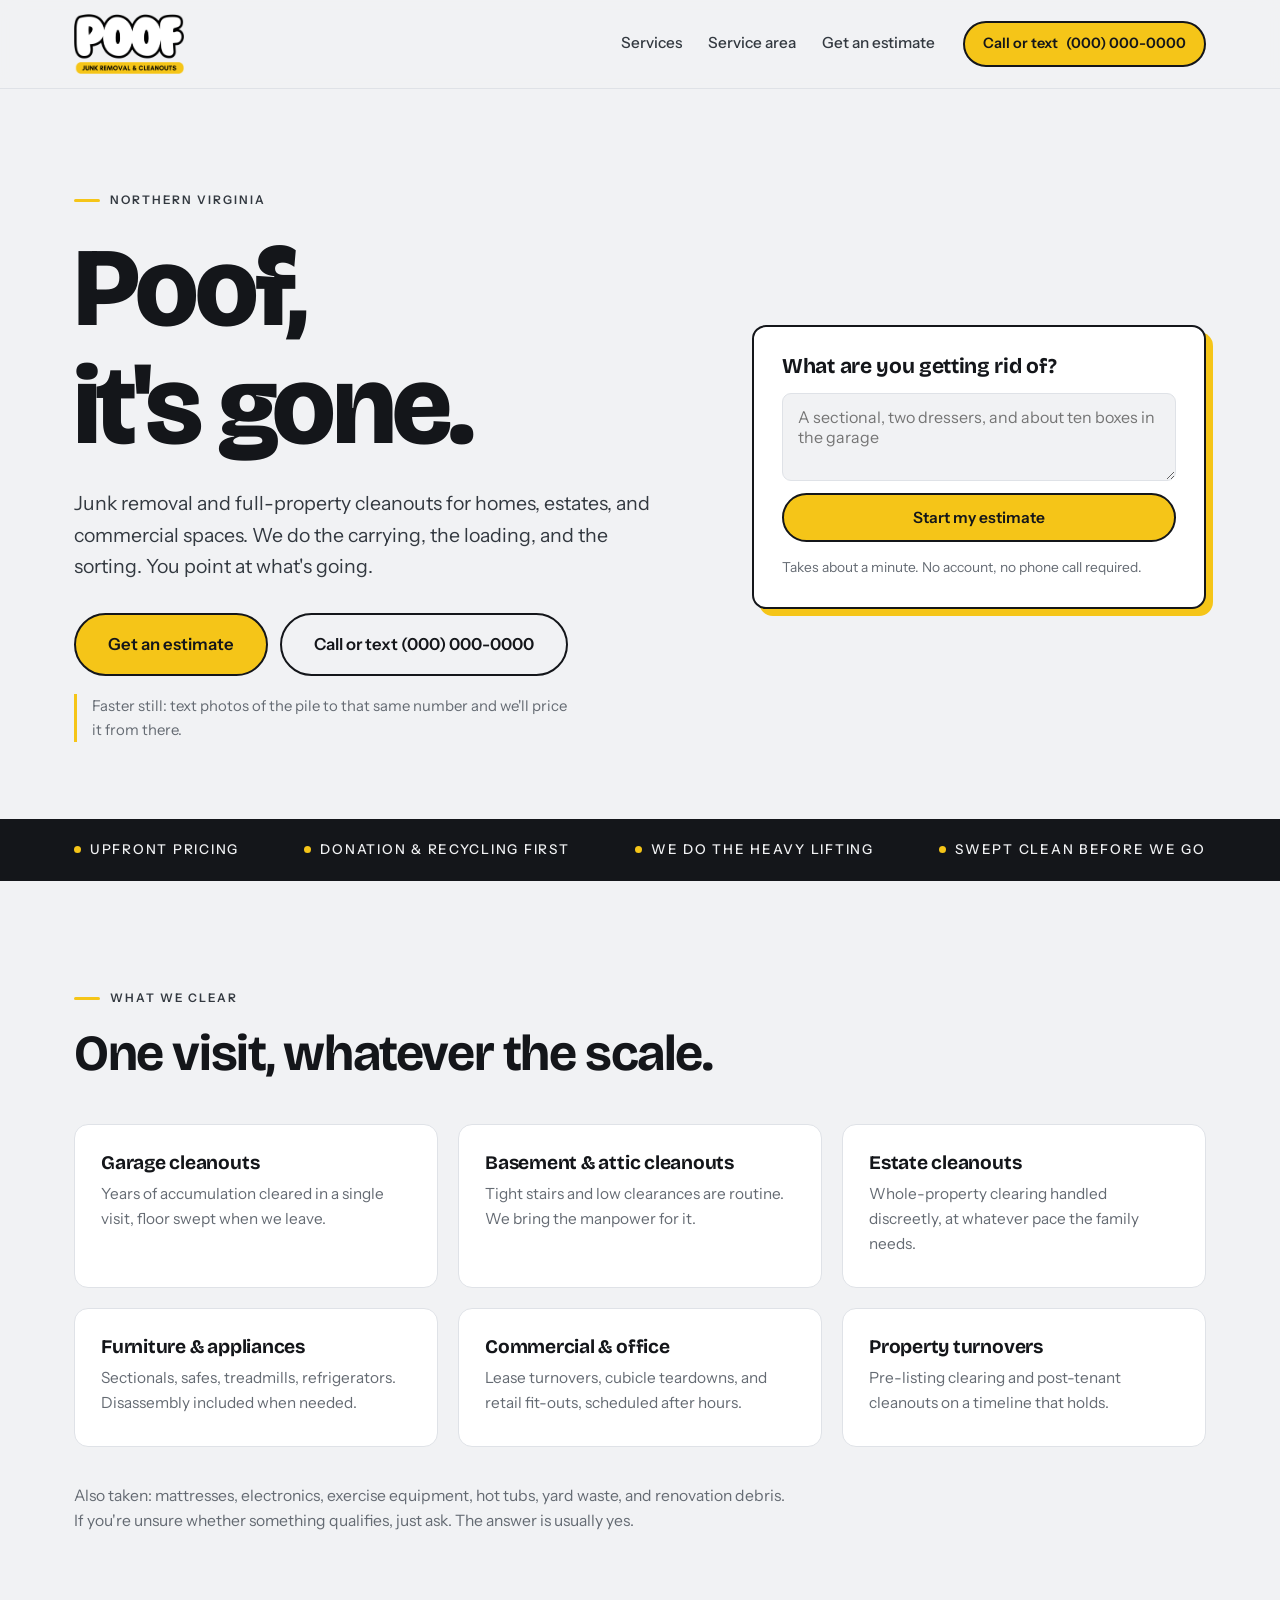
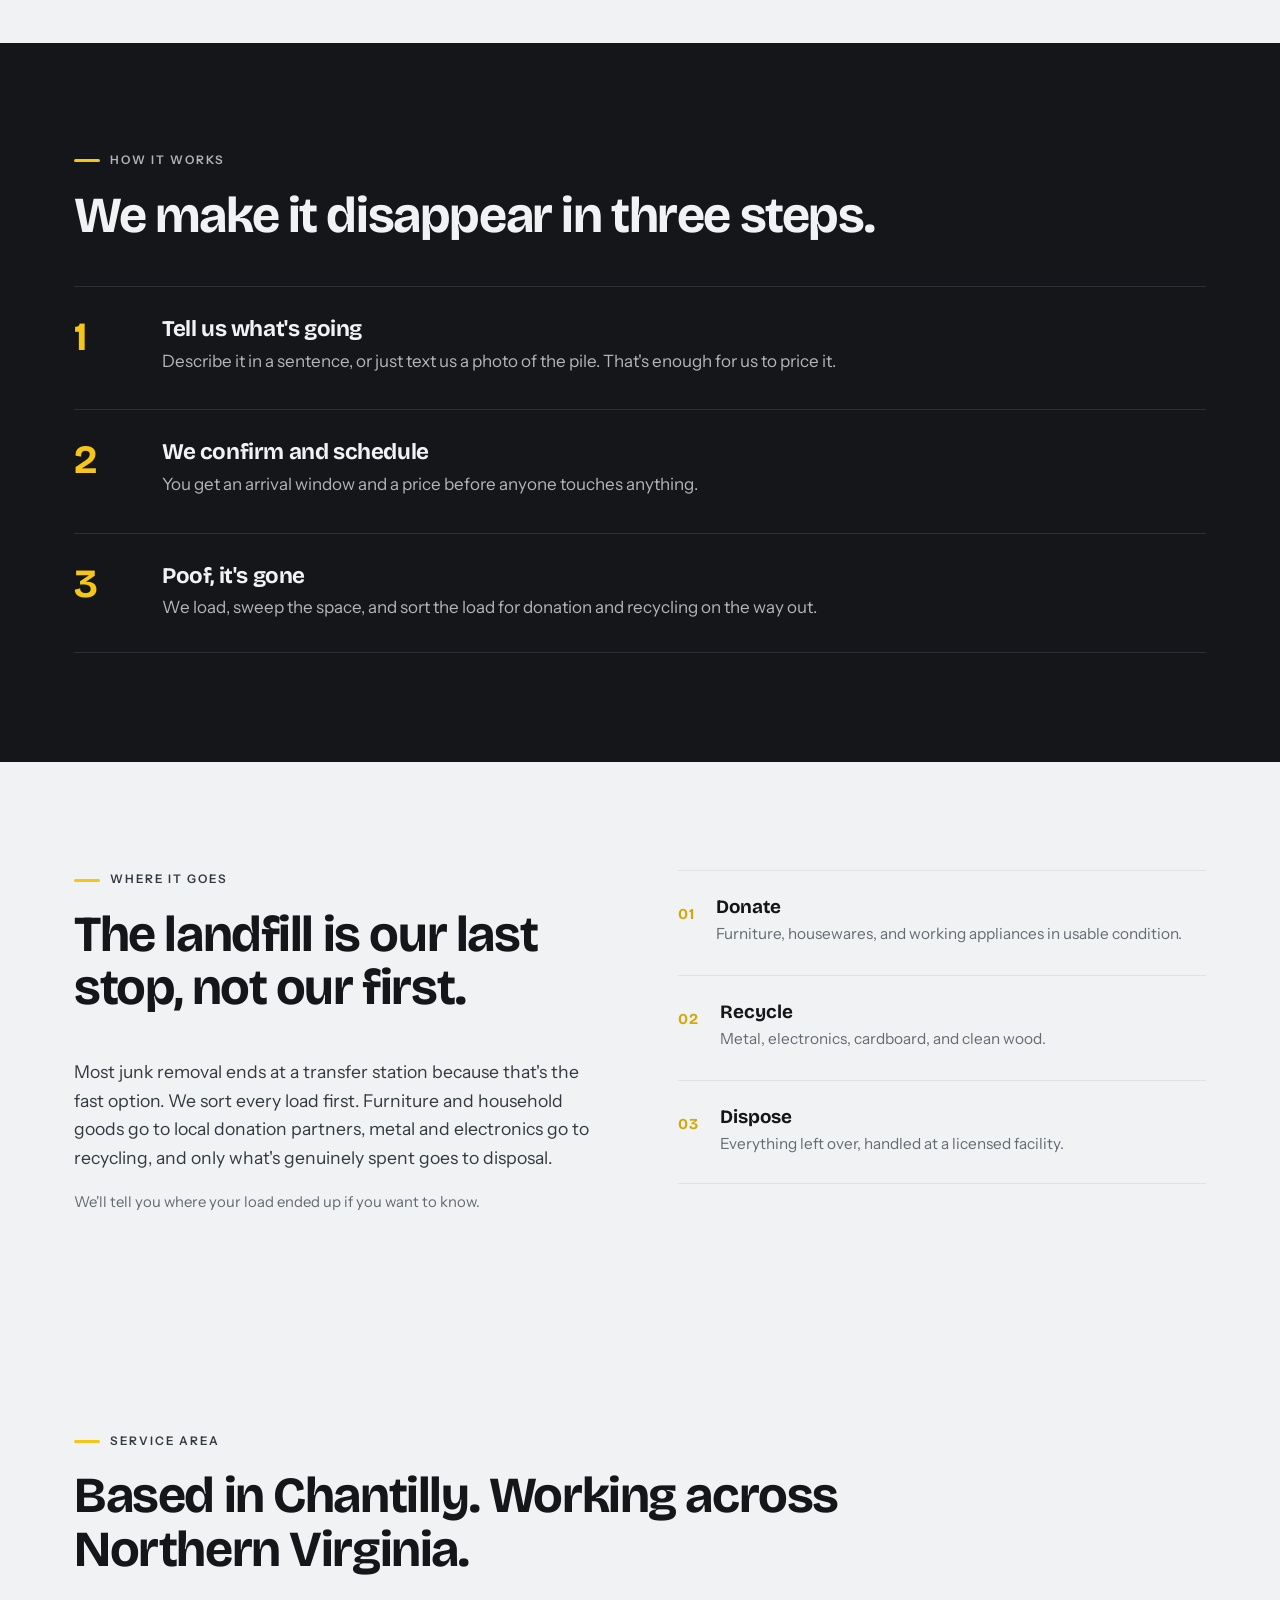
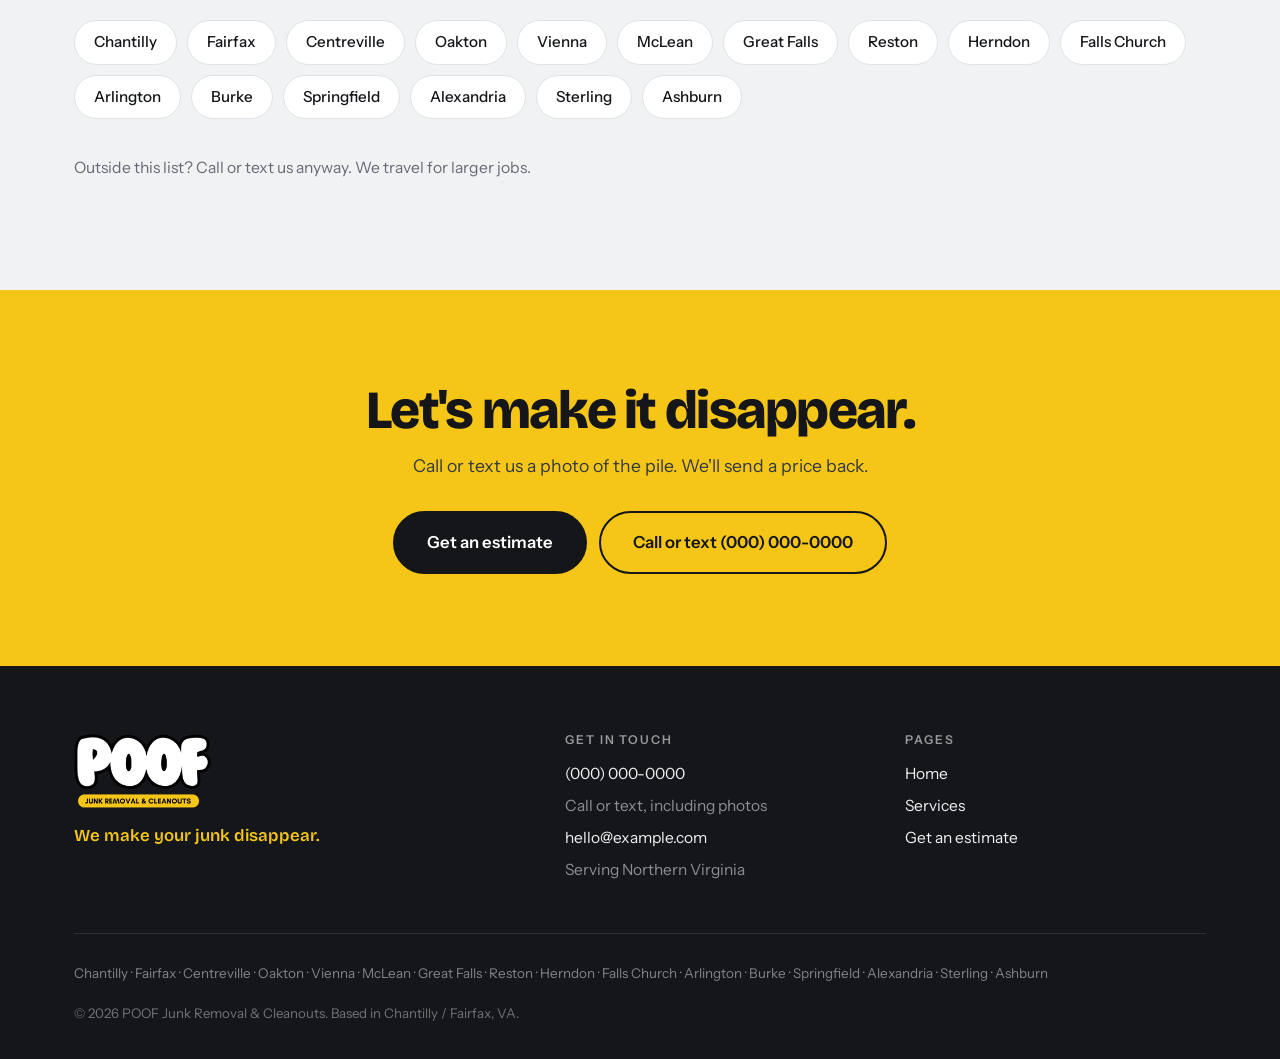
==== index.html @ f28400fe "Estimate form: clarify what is being sent in the second fieldset" ====
<!DOCTYPE html>
<html lang="en" class="">
<head>
<meta charset="utf-8">
<meta name="viewport" content="width=device-width, initial-scale=1">
<title>POOF Junk Removal &amp; Cleanouts | Northern Virginia</title>
<meta name="description" content="Premium junk removal and cleanouts across Northern Virginia. Garages, basements, estates, and commercial properties. Donation and recycling first.">
<link rel="preconnect" href="https://fonts.googleapis.com">
<link rel="preconnect" href="https://fonts.gstatic.com" crossorigin>
<link href="https://fonts.googleapis.com/css2?family=Bricolage+Grotesque:opsz,wght@12..96,600;12..96,700;12..96,800&family=Instrument+Sans:wght@400;500;600&display=swap" rel="stylesheet">
<link rel="stylesheet" href="style.css?v=1785190748">
</head>
<body>
<a class="skip" href="#main">Skip to content</a>
<header class="nav">
  <div class="wrap nav__in">
    <a class="nav__logo" href="index.html"><img class="logo logo--nav" src="assets/logo-nav-lockup.png?v=1785190748" alt="POOF Junk Removal & Cleanouts" width="1031" height="560"></a>
    <nav aria-label="Main">
      <a href="index.html#services">Services</a>
      <a href="index.html#area">Service area</a>
      <a href="estimate.html">Get an estimate</a>
    </nav>
    <a class="btn btn--sm nav__call" href="tel:+10000000000"><span class="nav__call-label">Call or text</span> (000) 000-0000</a>
  </div>
</header>

<main id="main">

  <section class="hero">
    <div class="wrap hero__in">
      <div class="hero__copy">
        <p class="eyebrow">Northern Virginia</p>
        <h1 class="hero__h1">Poof,<br>it's gone.</h1>
        <p class="hero__sub">
          Junk removal and full-property cleanouts for homes, estates, and
          commercial spaces. We do the carrying, the loading, and the sorting.
          You point at what's going.
        </p>
        <div class="hero__cta">
          <a class="btn btn--lg" href="estimate.html">Get an estimate</a>
          <a class="btn btn--ghost btn--lg" href="tel:+10000000000">Call or text (000) 000-0000</a>
        </div>
        <p class="hero__text-note">
          Faster still: text photos of the pile to that same number and we'll
          price it from there.
        </p>
      </div>

      <aside class="starter" aria-labelledby="starter-h">
        <h2 class="starter__h" id="starter-h">What are you getting rid of?</h2>
        <form class="starter__form" action="estimate.html" method="get">
          <label class="sr" for="startq">Describe what needs to go</label>
          <textarea id="startq" name="q" rows="3"
            placeholder="A sectional, two dressers, and about ten boxes in the garage"></textarea>
          <button class="btn btn--full" type="submit">Start my estimate</button>
        </form>
        <p class="starter__note">Takes about a minute. No account, no phone call required.</p>
      </aside>
    </div>
  </section>

  <section class="band">
    <div class="wrap band__in">
      <p>Upfront pricing</p>
      <p>Donation &amp; recycling first</p>
      <p>We do the heavy lifting</p>
      <p>Swept clean before we go</p>
    </div>
  </section>

  <section class="sec" id="services">
    <div class="wrap">
      <p class="eyebrow">What we clear</p>
      <h2 class="sec__h">One visit, whatever the scale.</h2>
      <div class="grid">
      <article class="card">
        <h3>Garage cleanouts</h3>
        <p>Years of accumulation cleared in a single visit, floor swept when we leave.</p>
      </article>
      <article class="card">
        <h3>Basement &amp; attic cleanouts</h3>
        <p>Tight stairs and low clearances are routine. We bring the manpower for it.</p>
      </article>
      <article class="card">
        <h3>Estate cleanouts</h3>
        <p>Whole-property clearing handled discreetly, at whatever pace the family needs.</p>
      </article>
      <article class="card">
        <h3>Furniture &amp; appliances</h3>
        <p>Sectionals, safes, treadmills, refrigerators. Disassembly included when needed.</p>
      </article>
      <article class="card">
        <h3>Commercial &amp; office</h3>
        <p>Lease turnovers, cubicle teardowns, and retail fit-outs, scheduled after hours.</p>
      </article>
      <article class="card">
        <h3>Property turnovers</h3>
        <p>Pre-listing clearing and post-tenant cleanouts on a timeline that holds.</p>
      </article>
      </div>
      <p class="sec__foot">
        Also taken: mattresses, electronics, exercise equipment, hot tubs, yard
        waste, and renovation debris. If you're unsure whether something
        qualifies, just ask. The answer is usually yes.
      </p>
    </div>
  </section>

  <section class="sec sec--dark" id="how">
    <div class="wrap">
      <p class="eyebrow">How it works</p>
      <h2 class="sec__h">We make it disappear in three steps.</h2>
      <ol class="steps">
      <li class="step">
        <span class="step__n">1</span>
        <div>
          <h3>Tell us what's going</h3>
          <p>Describe it in a sentence, or just text us a photo of the pile. That's enough for us to price it.</p>
        </div>
      </li>
      <li class="step">
        <span class="step__n">2</span>
        <div>
          <h3>We confirm and schedule</h3>
          <p>You get an arrival window and a price before anyone touches anything.</p>
        </div>
      </li>
      <li class="step">
        <span class="step__n">3</span>
        <div>
          <h3>Poof, it's gone</h3>
          <p>We load, sweep the space, and sort the load for donation and recycling on the way out.</p>
        </div>
      </li>
      </ol>
    </div>
  </section>

  <section class="sec split" id="where">
    <div class="wrap split__in">
      <div>
        <p class="eyebrow">Where it goes</p>
        <h2 class="sec__h">The landfill is our last stop, not our first.</h2>
        <p class="lede">
          Most junk removal ends at a transfer station because that's the fast
          option. We sort every load first. Furniture and household goods go to
          local donation partners, metal and electronics go to recycling, and
          only what's genuinely spent goes to disposal.
        </p>
        <p class="muted">
          We'll tell you where your load ended up if you want to know.
        </p>
      </div>
      <ul class="routes">
        <li><span>01</span><div><h3>Donate</h3><p>Furniture, housewares, and working appliances in usable condition.</p></div></li>
        <li><span>02</span><div><h3>Recycle</h3><p>Metal, electronics, cardboard, and clean wood.</p></div></li>
        <li><span>03</span><div><h3>Dispose</h3><p>Everything left over, handled at a licensed facility.</p></div></li>
      </ul>
    </div>
  </section>

  <section class="sec" id="area">
    <div class="wrap">
      <p class="eyebrow">Service area</p>
      <h2 class="sec__h">Based in Chantilly. Working across Northern Virginia.</h2>
      <ul class="areas">
        <li>Chantilly</li>
        <li>Fairfax</li>
        <li>Centreville</li>
        <li>Oakton</li>
        <li>Vienna</li>
        <li>McLean</li>
        <li>Great Falls</li>
        <li>Reston</li>
        <li>Herndon</li>
        <li>Falls Church</li>
        <li>Arlington</li>
        <li>Burke</li>
        <li>Springfield</li>
        <li>Alexandria</li>
        <li>Sterling</li>
        <li>Ashburn</li>
      </ul>
      <p class="sec__foot">
        Outside this list? Call or text us anyway. We travel for larger jobs.
      </p>
    </div>
  </section>

  <section class="cta">
    <div class="wrap cta__in">
      <h2>Let's make it disappear.</h2>
      <p>Call or text us a photo of the pile. We'll send a price back.</p>
      <div class="cta__btns">
        <a class="btn btn--dark btn--lg" href="estimate.html">Get an estimate</a>
        <a class="btn btn--ghost-dark btn--lg" href="tel:+10000000000">Call or text (000) 000-0000</a>
      </div>
    </div>
  </section>

</main>
<footer class="foot">
  <div class="wrap">
    <div class="foot__top">
      <div class="foot__brand">
        <img class="logo logo--foot" src="assets/logo-lockup.png?v=1785190748" alt="POOF Junk Removal & Cleanouts" width="963" height="520">
        <p class="foot__tag">We make your junk disappear.</p>
      </div>
      <div class="foot__col">
        <h3>Get in touch</h3>
        <p><a href="tel:+10000000000">(000) 000-0000</a></p>
        <p class="muted">Call or text, including photos</p>
        <p><a href="mailto:hello@example.com">hello@example.com</a></p>
        <p class="muted">Serving Northern Virginia</p>
      </div>
      <div class="foot__col">
        <h3>Pages</h3>
        <p><a href="index.html">Home</a></p>
        <p><a href="index.html#services">Services</a></p>
        <p><a href="estimate.html">Get an estimate</a></p>
      </div>
    </div>
    <p class="foot__areas">Chantilly &middot; Fairfax &middot; Centreville &middot; Oakton &middot; Vienna &middot; McLean &middot; Great Falls &middot; Reston &middot; Herndon &middot; Falls Church &middot; Arlington &middot; Burke &middot; Springfield &middot; Alexandria &middot; Sterling &middot; Ashburn</p>
    <p class="foot__legal">&copy; 2026 POOF Junk Removal & Cleanouts. Based in Chantilly / Fairfax, VA.</p>
  </div>
</footer>
<script src="app.js?v=1785190748"></script>
</body>
</html>
---- style.css ----
/* =========================================================================
   POOF Junk Removal & Cleanouts
   Brand tokens are all defined in :root. Change a color once, here.
   ========================================================================= */

:root {
  /* Brand colors. Yellow is Signal Gold #F5C518, chosen 2026-07 over the
     original #F8B914 (too orange) and Canva default #FFDE59 (too light).
     Logo outline is black, NOT navy.
     Background is cool gray #F1F2F4 (chosen over warm cream, which read
     generic); all neutrals shifted cool to match. */
  --yellow:      #F5C518;
  --yellow-deep: #D5A809;
  --yellow-soft: #FCF2CF;
  --ink:         #14161A;
  --ink-soft:    #333940;
  --slate:       #656B73;
  --bg:          #F1F2F4;
  --paper:       #FFFFFF;
  --line:        #DFE2E7;
  --line-dark:   #2B3037;

  /* Type */
  --display: "Bricolage Grotesque", Georgia, serif;
  --body:    "Instrument Sans", system-ui, -apple-system, sans-serif;

  /* Layout */
  --wrap: 1180px;
  --gut: 24px;
  --radius: 14px;
  --radius-sm: 9px;
}

/* ---------- reset ---------- */
*, *::before, *::after { box-sizing: border-box; }
html { -webkit-text-size-adjust: 100%; scroll-behavior: smooth; }
body {
  margin: 0;
  background: var(--bg);
  color: var(--ink);
  font-family: var(--body);
  font-size: 17px;
  line-height: 1.62;
  -webkit-font-smoothing: antialiased;
}
img { max-width: 100%; display: block; }
h1, h2, h3 { font-family: var(--display); margin: 0; line-height: 1.06; }
p { margin: 0; }
a { color: inherit; }
ul, ol { margin: 0; padding: 0; list-style: none; }

.wrap { width: 100%; max-width: var(--wrap); margin: 0 auto; padding: 0 var(--gut); }
.sr, .skip {
  position: absolute; width: 1px; height: 1px; overflow: hidden;
  clip: rect(0 0 0 0); white-space: nowrap;
}
.skip:focus {
  position: fixed; top: 12px; left: 12px; width: auto; height: auto;
  clip: auto; z-index: 200; background: var(--ink); color: var(--paper);
  padding: 10px 16px; border-radius: var(--radius-sm);
}
:focus-visible { outline: 3px solid var(--yellow); outline-offset: 3px; }

.muted { color: var(--slate); font-size: .93rem; }

/* ---------- logo ---------- */
/* Nav uses logo-nav-lockup.png: the Canva 1.5x-pill variant, where the
   descriptor is 7.6% of lockup height vs 6.7% in the master. Do not swap in
   logo-lockup.png here, its descriptor renders under 4px and turns to mush. */
.logo { display: block; width: auto; height: auto; }
.logo--nav  { height: 60px; }
.logo--foot { height: 74px; }
@media (max-width: 720px) {
  .logo--nav  { height: 44px; }
  .logo--foot { height: 62px; }
}

/* ---------- buttons ---------- */
.btn {
  display: inline-flex; align-items: center; justify-content: center;
  gap: 8px;
  font-family: var(--body); font-weight: 600; font-size: .97rem;
  padding: 13px 24px;
  border: 2px solid var(--ink);
  border-radius: 999px;
  background: var(--yellow);
  color: var(--ink);
  text-decoration: none;
  cursor: pointer;
  transition: transform .16s ease, background .16s ease, box-shadow .16s ease;
}
.btn:hover { background: var(--yellow-deep); transform: translateY(-2px); }
.btn:active { transform: translateY(0); }
.btn--lg { padding: 16px 32px; font-size: 1.04rem; }
.btn--sm { padding: 9px 18px; font-size: .9rem; }
.btn--full { width: 100%; }
.btn--ghost { background: transparent; }
.btn--ghost:hover { background: var(--paper); }
.btn--dark { background: var(--ink); color: var(--paper); border-color: var(--ink); }
.btn--dark:hover { background: #000; }
.btn--ghost-dark { background: transparent; border-color: var(--ink); }
.btn--ghost-dark:hover { background: rgba(0,0,0,.06); }

/* ---------- eyebrow (signature device) ----------------------------------
   Small caps label flanked by two short yellow rules - carried over from
   the tagline lockup so the type system echoes the logo lockup.
   ---------------------------------------------------------------------- */
.eyebrow {
  display: flex; align-items: center; gap: 10px;
  font-size: .74rem; font-weight: 600; text-transform: uppercase;
  letter-spacing: .17em; color: var(--ink-soft);
  margin: 0 0 18px;
}
.eyebrow::before {
  content: ""; width: 26px; height: 3px; border-radius: 2px;
  background: var(--yellow); flex: none;
}

/* ---------- nav ---------- */
.nav {
  position: sticky; top: 0; z-index: 100;
  background: rgba(241,242,244,.92);
  backdrop-filter: blur(10px);
  border-bottom: 1px solid var(--line);
}
.nav__in { display: flex; align-items: center; gap: 28px; height: 88px; }
.nav__logo { text-decoration: none; flex: none; line-height: 0; }
.nav nav { display: flex; gap: 26px; margin-left: auto; }
.nav nav a {
  text-decoration: none; font-weight: 500; font-size: .96rem;
  color: var(--ink-soft); padding: 6px 0;
  border-bottom: 2px solid transparent;
}
.nav nav a:hover, .nav nav a.on { color: var(--ink); border-bottom-color: var(--yellow); }
.nav__call { flex: none; }
.nav__call-label { }
@media (max-width: 1080px) { .nav__call-label { display: none; } }

/* ---------- hero ---------- */
.hero { padding: clamp(52px, 8vw, 104px) 0 clamp(48px, 6vw, 84px); }
.hero__in {
  display: grid; grid-template-columns: 1.15fr .85fr;
  gap: clamp(32px, 5vw, 72px); align-items: center;
}
.hero__h1 {
  font-size: clamp(3.4rem, 9.5vw, 7rem);
  font-weight: 800; letter-spacing: -.035em;
  margin-bottom: 22px;
}
.hero__sub {
  font-size: clamp(1.06rem, 1.7vw, 1.22rem);
  color: var(--ink-soft); max-width: 30em; margin-bottom: 30px;
}
.hero__cta { display: flex; flex-wrap: wrap; gap: 12px; }
.hero__text-note {
  margin-top: 18px; font-size: .93rem; color: var(--slate); max-width: 34em;
  padding-left: 15px; border-left: 3px solid var(--yellow);
}
.est__text-alt {
  margin-top: 16px; font-size: .95rem; color: var(--slate);
  padding-left: 15px; border-left: 3px solid var(--yellow);
}
.est__text-alt a { font-weight: 600; color: var(--ink); }

.starter {
  background: var(--paper);
  border: 2px solid var(--ink);
  border-radius: var(--radius);
  padding: 28px;
  box-shadow: 7px 7px 0 var(--yellow);
}
.starter__h { font-size: 1.32rem; font-weight: 700; margin-bottom: 16px; letter-spacing: -.015em; }
.starter__form { display: grid; gap: 12px; }
.starter textarea {
  width: 100%; font-family: var(--body); font-size: 1rem;
  padding: 13px 15px; border: 1.5px solid var(--line);
  border-radius: var(--radius-sm); resize: vertical; background: var(--bg);
  color: var(--ink);
}
.starter textarea:focus { border-color: var(--ink); background: var(--paper); }
.starter__note { font-size: .86rem; color: var(--slate); margin-top: 14px; }

/* ---------- trust band ---------- */
.band { background: var(--ink); color: var(--bg); }
.band__in {
  display: flex; flex-wrap: wrap; justify-content: space-between;
  gap: 14px 34px; padding: 20px var(--gut);
}
.band__in p {
  font-size: .84rem; font-weight: 500; text-transform: uppercase;
  letter-spacing: .13em; display: flex; align-items: center; gap: 9px;
}
.band__in p::before {
  content: ""; width: 7px; height: 7px; border-radius: 50%;
  background: var(--yellow); flex: none;
}

/* ---------- generic section ---------- */
.sec { padding: clamp(64px, 8.5vw, 116px) 0; scroll-margin-top: 96px; }
.sec__h {
  font-size: clamp(2.05rem, 4.3vw, 3.15rem);
  font-weight: 700; letter-spacing: -.028em; max-width: 17em;
  margin-bottom: 44px;
}
.sec__foot { margin-top: 36px; color: var(--slate); max-width: 46em; font-size: .98rem; }

.sec--dark { background: var(--ink); color: var(--bg); }
.sec--dark .eyebrow { color: rgba(241,242,244,.72); }
.sec--dark .sec__foot { color: rgba(241,242,244,.66); }

/* ---------- services grid ---------- */
.grid { display: grid; grid-template-columns: repeat(3, 1fr); gap: 20px; }
.card {
  background: var(--paper);
  border: 1.5px solid var(--line);
  border-radius: var(--radius);
  padding: 28px 26px 30px;
  transition: border-color .18s ease, transform .18s ease;
}
.card:hover { border-color: var(--ink); transform: translateY(-3px); }
.card h3 { font-size: 1.2rem; font-weight: 700; margin-bottom: 9px; letter-spacing: -.012em; }
.card p { color: var(--slate); font-size: .96rem; }

/* ---------- steps (a real sequence, so numbers carry meaning) ---------- */
.steps { display: grid; gap: 4px; }
.step {
  display: flex; gap: 26px; align-items: flex-start;
  padding: 30px 0; border-top: 1px solid var(--line-dark);
}
.step:last-child { border-bottom: 1px solid var(--line-dark); }
.step__n {
  font-family: var(--display); font-size: 2.5rem; font-weight: 700;
  color: var(--yellow); line-height: 1; flex: none; width: 62px;
  letter-spacing: -.04em;
}
.step h3 { font-size: 1.4rem; font-weight: 700; margin-bottom: 7px; letter-spacing: -.018em; }
.step p { color: rgba(241,242,244,.72); max-width: 44em; }

/* ---------- where it goes ---------- */
.split__in { display: grid; grid-template-columns: 1fr 1fr; gap: clamp(34px, 6vw, 76px); align-items: start; }
.lede { font-size: 1.1rem; color: var(--ink-soft); margin-bottom: 18px; max-width: 34em; }
.routes { display: grid; gap: 2px; }
.routes li { display: flex; gap: 22px; padding: 26px 0; border-top: 1px solid var(--line); align-items: flex-start; }
.routes li:last-child { border-bottom: 1px solid var(--line); }
.routes span {
  font-family: var(--display); font-size: .95rem; font-weight: 700;
  color: var(--yellow-deep); flex: none; padding-top: 5px;
  letter-spacing: .04em;
}
.routes h3 { font-size: 1.18rem; font-weight: 700; margin-bottom: 5px; }
.routes p { color: var(--slate); font-size: .96rem; }

/* ---------- service areas ---------- */
.areas { display: flex; flex-wrap: wrap; gap: 10px; }
.areas li {
  background: var(--paper); border: 1.5px solid var(--line);
  border-radius: 999px; padding: 9px 19px;
  font-size: .95rem; font-weight: 500;
}

/* ---------- closing CTA ---------- */
.cta { background: var(--yellow); padding: clamp(58px, 7.5vw, 92px) 0; }
.cta__in { text-align: center; }
.cta h2 {
  font-size: clamp(2.05rem, 4.6vw, 3.35rem); font-weight: 800;
  letter-spacing: -.032em; margin-bottom: 14px;
}
.cta p { font-size: 1.1rem; margin-bottom: 30px; color: var(--ink-soft); }
.cta__btns { display: flex; gap: 12px; justify-content: center; flex-wrap: wrap; }

/* ---------- footer ---------- */
.foot { background: var(--ink); color: var(--bg); padding: 68px 0 34px; }
.foot__top {
  display: grid; grid-template-columns: 1.5fr 1fr 1fr;
  gap: 40px; padding-bottom: 44px; border-bottom: 1px solid var(--line-dark);
}
.foot__tag {
  font-family: var(--display); font-weight: 600; font-size: 1.05rem;
  margin-top: 14px; color: var(--yellow);
}
.foot__col h3 {
  font-size: .76rem; text-transform: uppercase; letter-spacing: .16em;
  font-family: var(--body); font-weight: 600;
  color: rgba(241,242,244,.6); margin-bottom: 14px;
}
.foot__col p { margin-bottom: 7px; font-size: .97rem; }
.foot__col a { text-decoration: none; }
.foot__col a:hover { color: var(--yellow); }
.foot__col .muted { color: rgba(241,242,244,.55); }
.foot__areas {
  padding: 26px 0 16px; font-size: .84rem; line-height: 2;
  color: rgba(241,242,244,.5);
}
.foot__legal { font-size: .83rem; color: rgba(241,242,244,.42); }

/* =========================================================================
   ESTIMATE PAGE
   ========================================================================= */
.est { padding: clamp(46px, 6vw, 84px) 0 clamp(64px, 8vw, 104px); }
.est__in { display: grid; grid-template-columns: .92fr 1.08fr; gap: clamp(36px, 5.5vw, 76px); align-items: start; }
.est__intro { position: sticky; top: 120px; }
.est__h1 {
  font-size: clamp(2.5rem, 5.2vw, 3.7rem); font-weight: 800;
  letter-spacing: -.033em; margin-bottom: 18px;
}

.notice {
  margin-top: 30px; background: var(--yellow-soft);
  border-left: 4px solid var(--yellow); border-radius: var(--radius-sm);
  padding: 20px 22px;
}
.notice h2 {
  font-family: var(--body); font-size: .79rem; font-weight: 600;
  text-transform: uppercase; letter-spacing: .13em; margin-bottom: 8px;
}
.notice p { font-size: .95rem; color: var(--ink-soft); }

.est__form {
  background: var(--paper); border: 2px solid var(--ink);
  border-radius: var(--radius); padding: clamp(24px, 3.4vw, 40px);
  box-shadow: 8px 8px 0 var(--yellow);
}
.est__form fieldset { border: 0; padding: 0; margin: 0 0 34px; }
.est__form legend {
  font-family: var(--display); font-size: 1.28rem; font-weight: 700;
  padding: 0 0 16px; letter-spacing: -.016em;
}
.legend-note {
  font-size: .89rem; color: var(--slate);
  margin: -8px 0 20px;
}
.field { margin-bottom: 20px; }
.field label {
  display: block; font-size: .91rem; font-weight: 600; margin-bottom: 7px;
}
.opt { font-weight: 400; color: var(--slate); text-transform: none; letter-spacing: 0; }
.field input[type="text"],
.field input[type="email"],
.field select,
.field textarea {
  width: 100%; font-family: var(--body); font-size: 1rem;
  padding: 12px 14px; border: 1.5px solid var(--line);
  border-radius: var(--radius-sm); background: var(--bg); color: var(--ink);
}
.field textarea { resize: vertical; }
.field input:focus, .field select:focus, .field textarea:focus {
  border-color: var(--ink); background: var(--paper);
}
.field input[type="file"] { width: 100%; font-size: .93rem; padding: 10px 0; }
.hint { font-size: .84rem; color: var(--slate); margin-top: 6px; }
.row { display: grid; grid-template-columns: 1fr 1fr; gap: 16px; }
.est__fine { font-size: .84rem; color: var(--slate); margin-top: 14px; text-align: center; }

.status { margin-top: 18px; font-size: .95rem; }
.status:not(:empty) {
  padding: 15px 17px; border-radius: var(--radius-sm);
  background: var(--yellow-soft); border-left: 4px solid var(--yellow);
}

/* ---------- scroll reveal ---------- */
.reveal { opacity: 0; transform: translateY(16px); }
.reveal.in { opacity: 1; transform: none; transition: opacity .55s ease, transform .55s ease; }

/* ---------- responsive ---------- */
@media (max-width: 940px) {
  .hero__in, .split__in, .est__in { grid-template-columns: 1fr; }
  .grid { grid-template-columns: repeat(2, 1fr); }
  .foot__top { grid-template-columns: 1fr 1fr; }
  .est__intro { position: static; }
}
@media (max-width: 720px) {
  body { font-size: 16px; }
  .nav__in { height: 70px; gap: 14px; }
  .nav nav { display: none; }
  .grid { grid-template-columns: 1fr; }
  .foot__top { grid-template-columns: 1fr; gap: 30px; }
  .row { grid-template-columns: 1fr; }
  .step { gap: 16px; }
  .step__n { width: 44px; font-size: 2rem; }
  .hero__cta .btn, .cta__btns .btn { width: 100%; }
}

@media (prefers-reduced-motion: reduce) {
  html { scroll-behavior: auto; }
  *, *::before, *::after {
    animation-duration: .001ms !important;
    transition-duration: .001ms !important;
  }
  .reveal { opacity: 1; transform: none; }
}
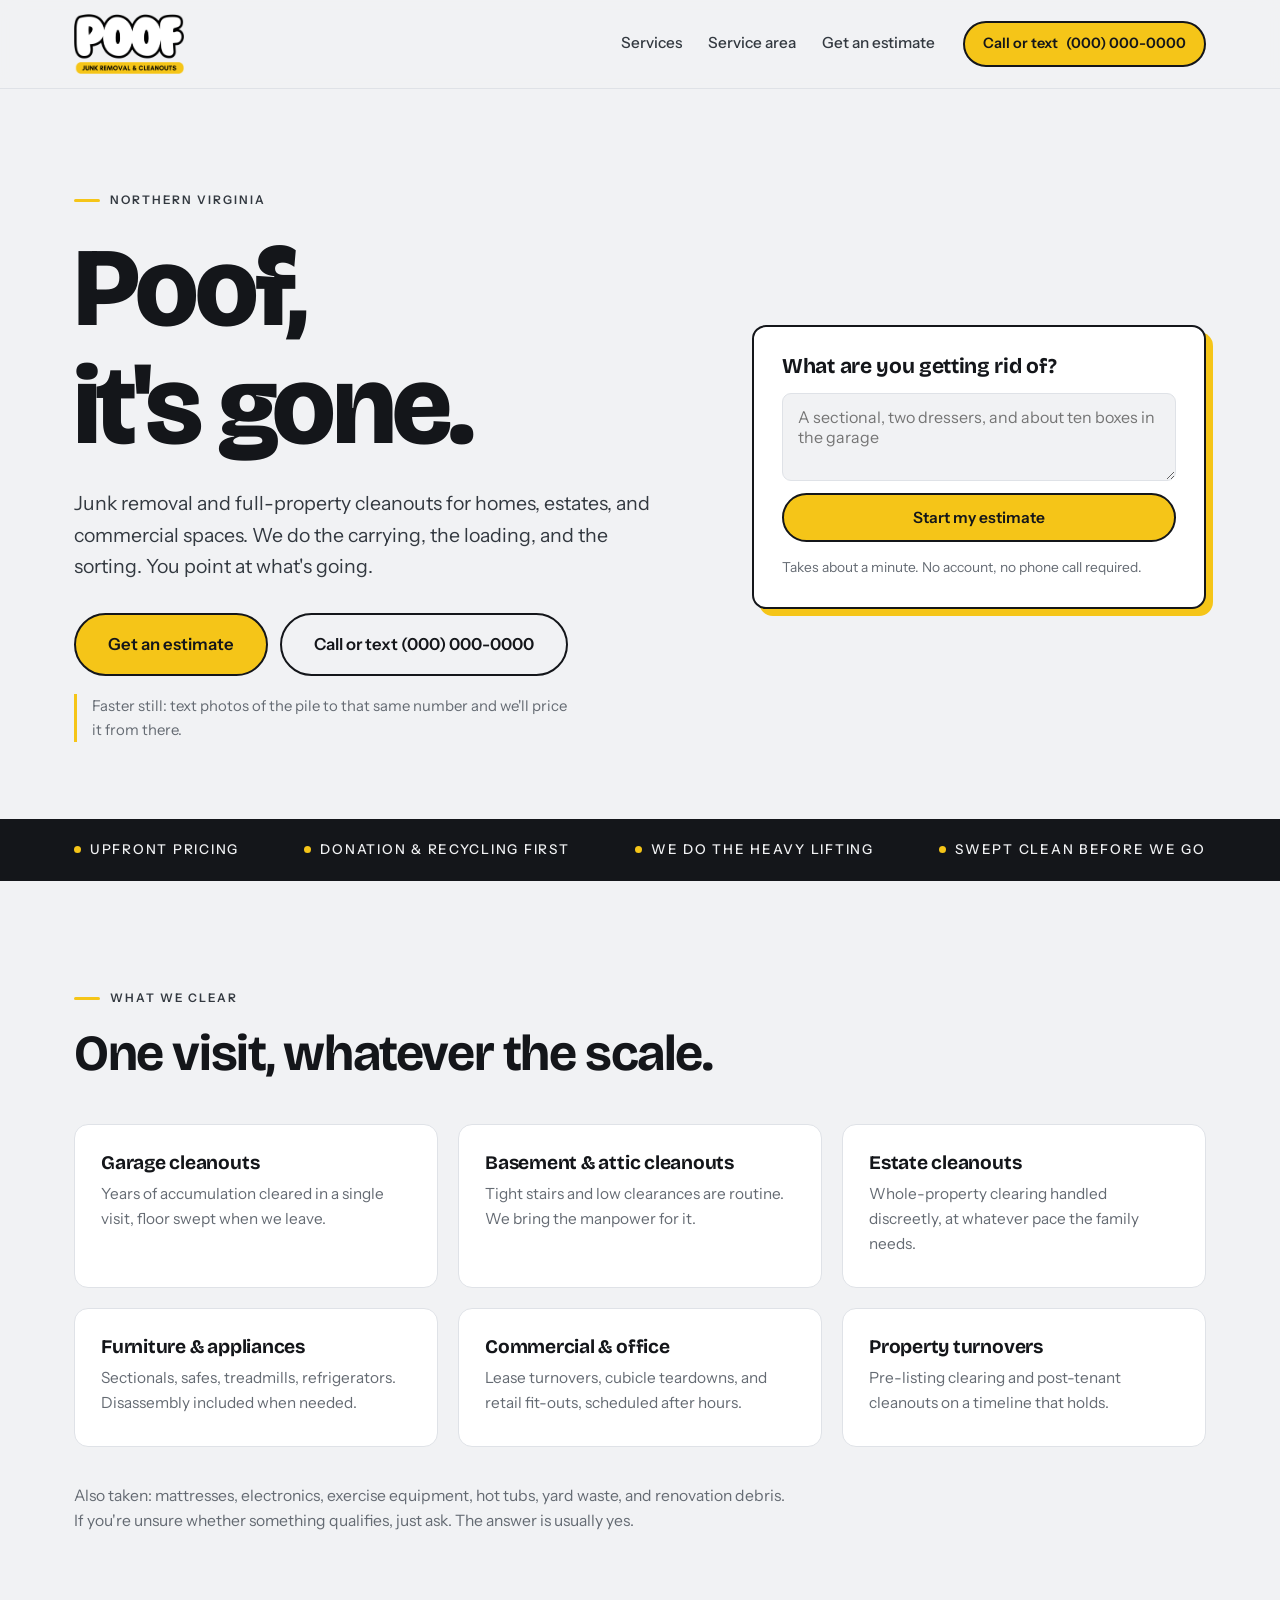
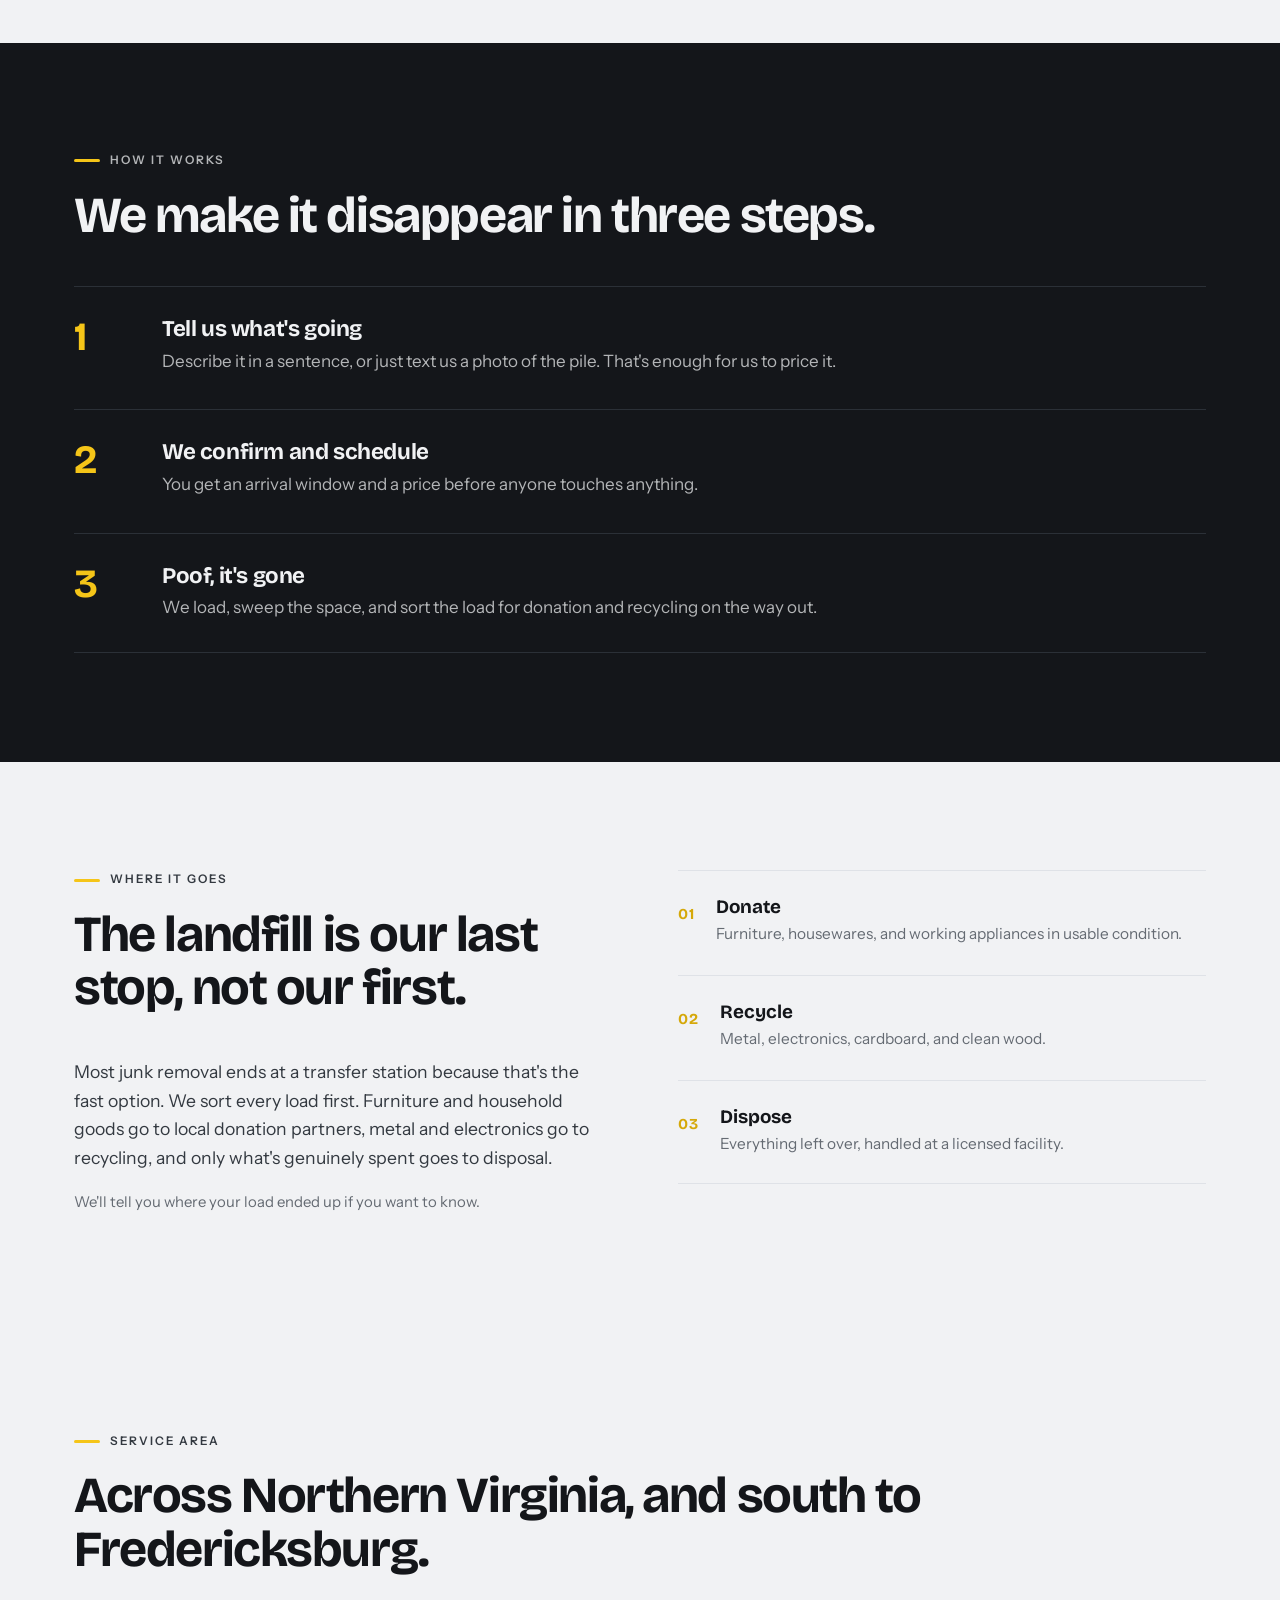
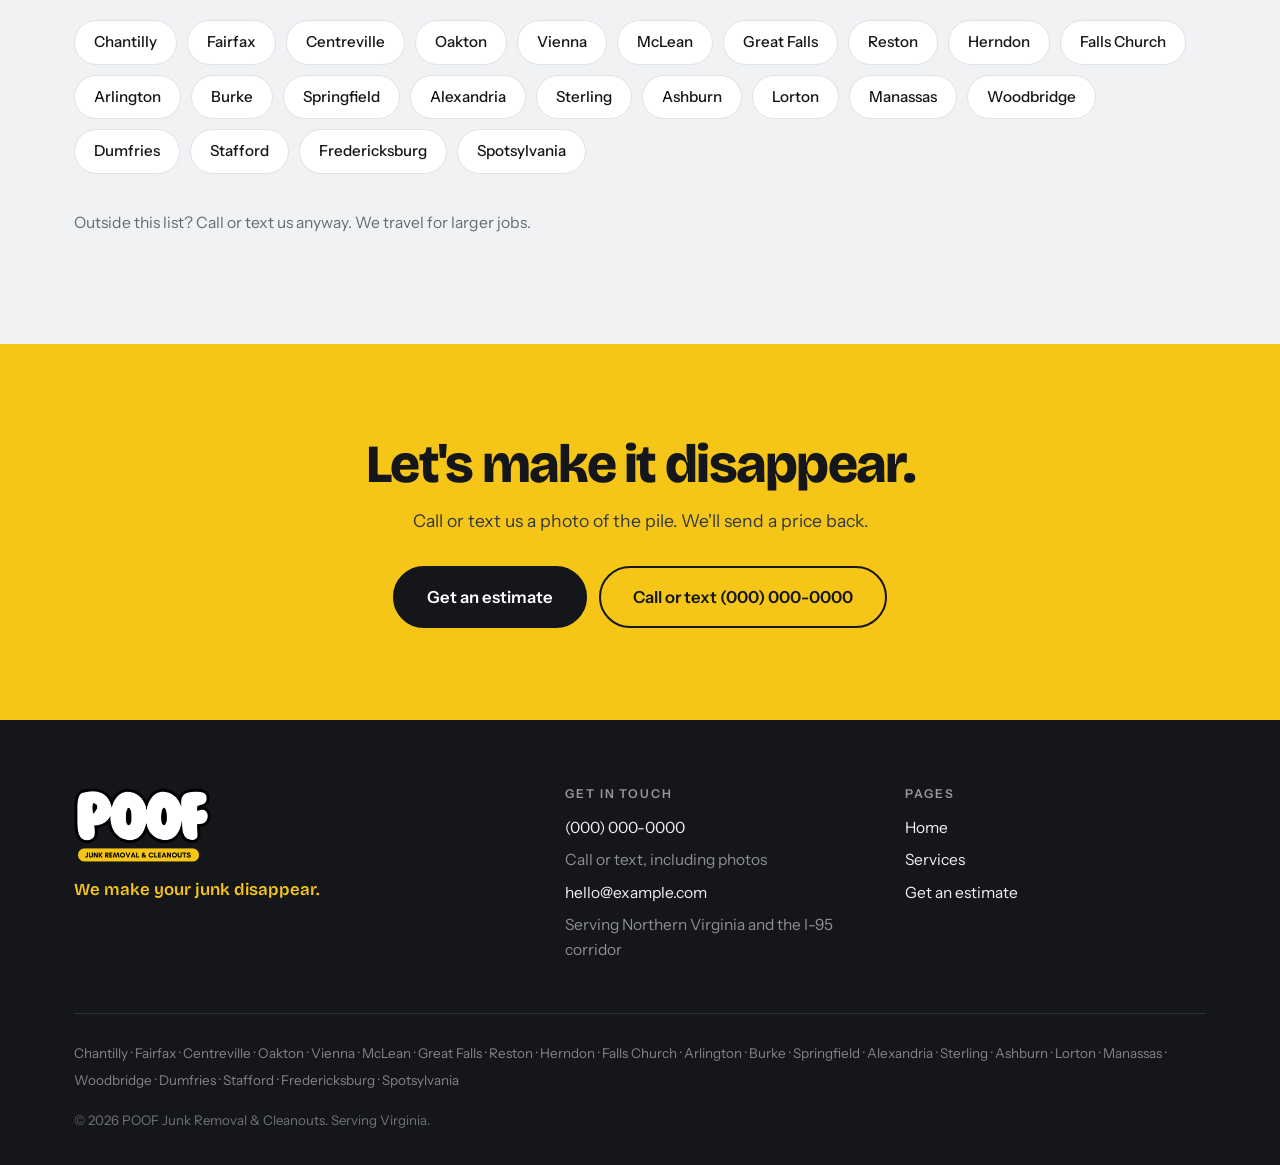
==== commit 7376dc6a: "Service area: add I-95 corridor south to Spotsylvania, remove base location" ====
--- a/index.html
+++ b/index.html
@@ -4,17 +4,17 @@
 <meta charset="utf-8">
 <meta name="viewport" content="width=device-width, initial-scale=1">
 <title>POOF Junk Removal &amp; Cleanouts | Northern Virginia</title>
-<meta name="description" content="Premium junk removal and cleanouts across Northern Virginia. Garages, basements, estates, and commercial properties. Donation and recycling first.">
+<meta name="description" content="Premium junk removal and cleanouts across Northern Virginia and south to Fredericksburg. Garages, basements, estates, and commercial properties. Donation and recycling first.">
 <link rel="preconnect" href="https://fonts.googleapis.com">
 <link rel="preconnect" href="https://fonts.gstatic.com" crossorigin>
 <link href="https://fonts.googleapis.com/css2?family=Bricolage+Grotesque:opsz,wght@12..96,600;12..96,700;12..96,800&family=Instrument+Sans:wght@400;500;600&display=swap" rel="stylesheet">
-<link rel="stylesheet" href="style.css?v=1785190748">
+<link rel="stylesheet" href="style.css?v=1785190978">
 </head>
 <body>
 <a class="skip" href="#main">Skip to content</a>
 <header class="nav">
   <div class="wrap nav__in">
-    <a class="nav__logo" href="index.html"><img class="logo logo--nav" src="assets/logo-nav-lockup.png?v=1785190748" alt="POOF Junk Removal & Cleanouts" width="1031" height="560"></a>
+    <a class="nav__logo" href="index.html"><img class="logo logo--nav" src="assets/logo-nav-lockup.png?v=1785190978" alt="POOF Junk Removal & Cleanouts" width="1031" height="560"></a>
     <nav aria-label="Main">
       <a href="index.html#services">Services</a>
       <a href="index.html#area">Service area</a>
@@ -162,7 +162,7 @@
   <section class="sec" id="area">
     <div class="wrap">
       <p class="eyebrow">Service area</p>
-      <h2 class="sec__h">Based in Chantilly. Working across Northern Virginia.</h2>
+      <h2 class="sec__h">Across Northern Virginia, and south to Fredericksburg.</h2>
       <ul class="areas">
         <li>Chantilly</li>
         <li>Fairfax</li>
@@ -180,6 +180,13 @@
         <li>Alexandria</li>
         <li>Sterling</li>
         <li>Ashburn</li>
+        <li>Lorton</li>
+        <li>Manassas</li>
+        <li>Woodbridge</li>
+        <li>Dumfries</li>
+        <li>Stafford</li>
+        <li>Fredericksburg</li>
+        <li>Spotsylvania</li>
       </ul>
       <p class="sec__foot">
         Outside this list? Call or text us anyway. We travel for larger jobs.
@@ -203,7 +210,7 @@
   <div class="wrap">
     <div class="foot__top">
       <div class="foot__brand">
-        <img class="logo logo--foot" src="assets/logo-lockup.png?v=1785190748" alt="POOF Junk Removal & Cleanouts" width="963" height="520">
+        <img class="logo logo--foot" src="assets/logo-lockup.png?v=1785190978" alt="POOF Junk Removal & Cleanouts" width="963" height="520">
         <p class="foot__tag">We make your junk disappear.</p>
       </div>
       <div class="foot__col">
@@ -211,7 +218,7 @@
         <p><a href="tel:+10000000000">(000) 000-0000</a></p>
         <p class="muted">Call or text, including photos</p>
         <p><a href="mailto:hello@example.com">hello@example.com</a></p>
-        <p class="muted">Serving Northern Virginia</p>
+        <p class="muted">Serving Northern Virginia and the I-95 corridor</p>
       </div>
       <div class="foot__col">
         <h3>Pages</h3>
@@ -220,10 +227,10 @@
         <p><a href="estimate.html">Get an estimate</a></p>
       </div>
     </div>
-    <p class="foot__areas">Chantilly &middot; Fairfax &middot; Centreville &middot; Oakton &middot; Vienna &middot; McLean &middot; Great Falls &middot; Reston &middot; Herndon &middot; Falls Church &middot; Arlington &middot; Burke &middot; Springfield &middot; Alexandria &middot; Sterling &middot; Ashburn</p>
-    <p class="foot__legal">&copy; 2026 POOF Junk Removal & Cleanouts. Based in Chantilly / Fairfax, VA.</p>
+    <p class="foot__areas">Chantilly &middot; Fairfax &middot; Centreville &middot; Oakton &middot; Vienna &middot; McLean &middot; Great Falls &middot; Reston &middot; Herndon &middot; Falls Church &middot; Arlington &middot; Burke &middot; Springfield &middot; Alexandria &middot; Sterling &middot; Ashburn &middot; Lorton &middot; Manassas &middot; Woodbridge &middot; Dumfries &middot; Stafford &middot; Fredericksburg &middot; Spotsylvania</p>
+    <p class="foot__legal">&copy; 2026 POOF Junk Removal & Cleanouts. Serving Virginia.</p>
   </div>
 </footer>
-<script src="app.js?v=1785190748"></script>
+<script src="app.js?v=1785190978"></script>
 </body>
 </html>
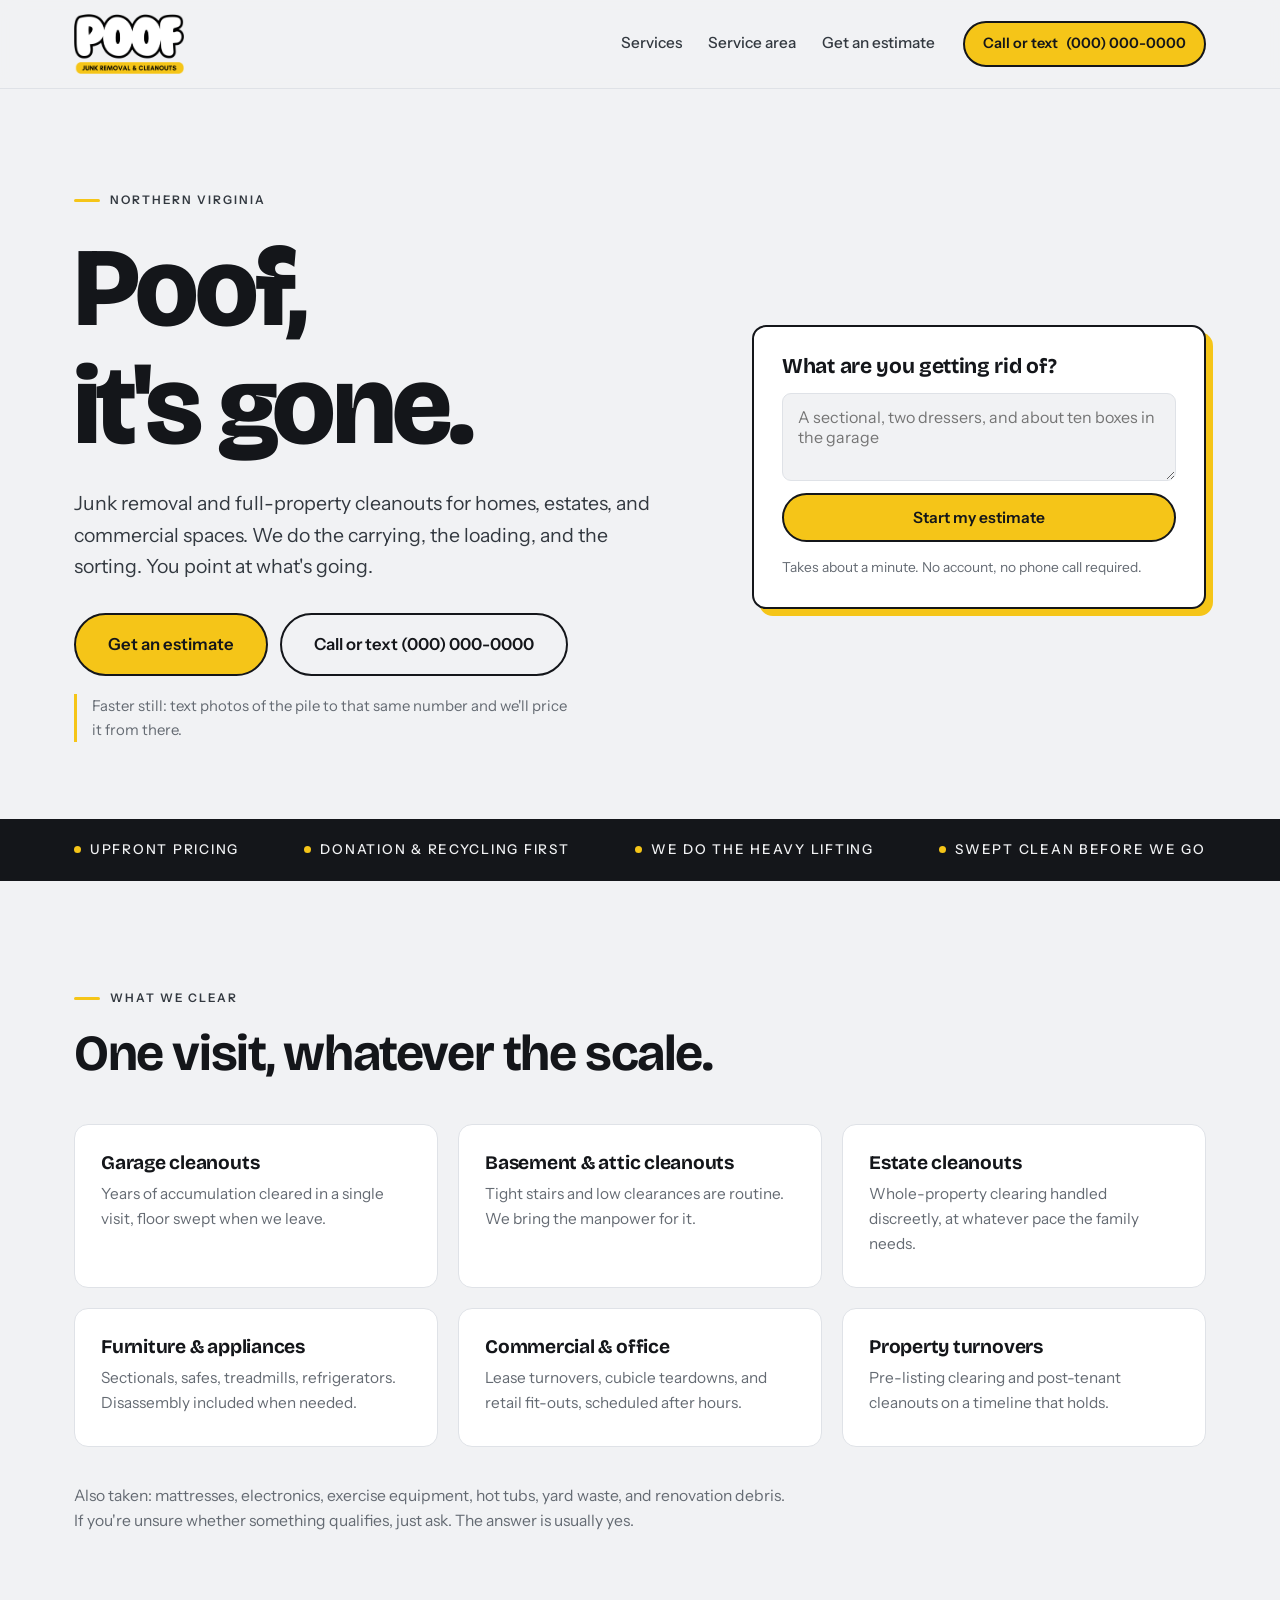
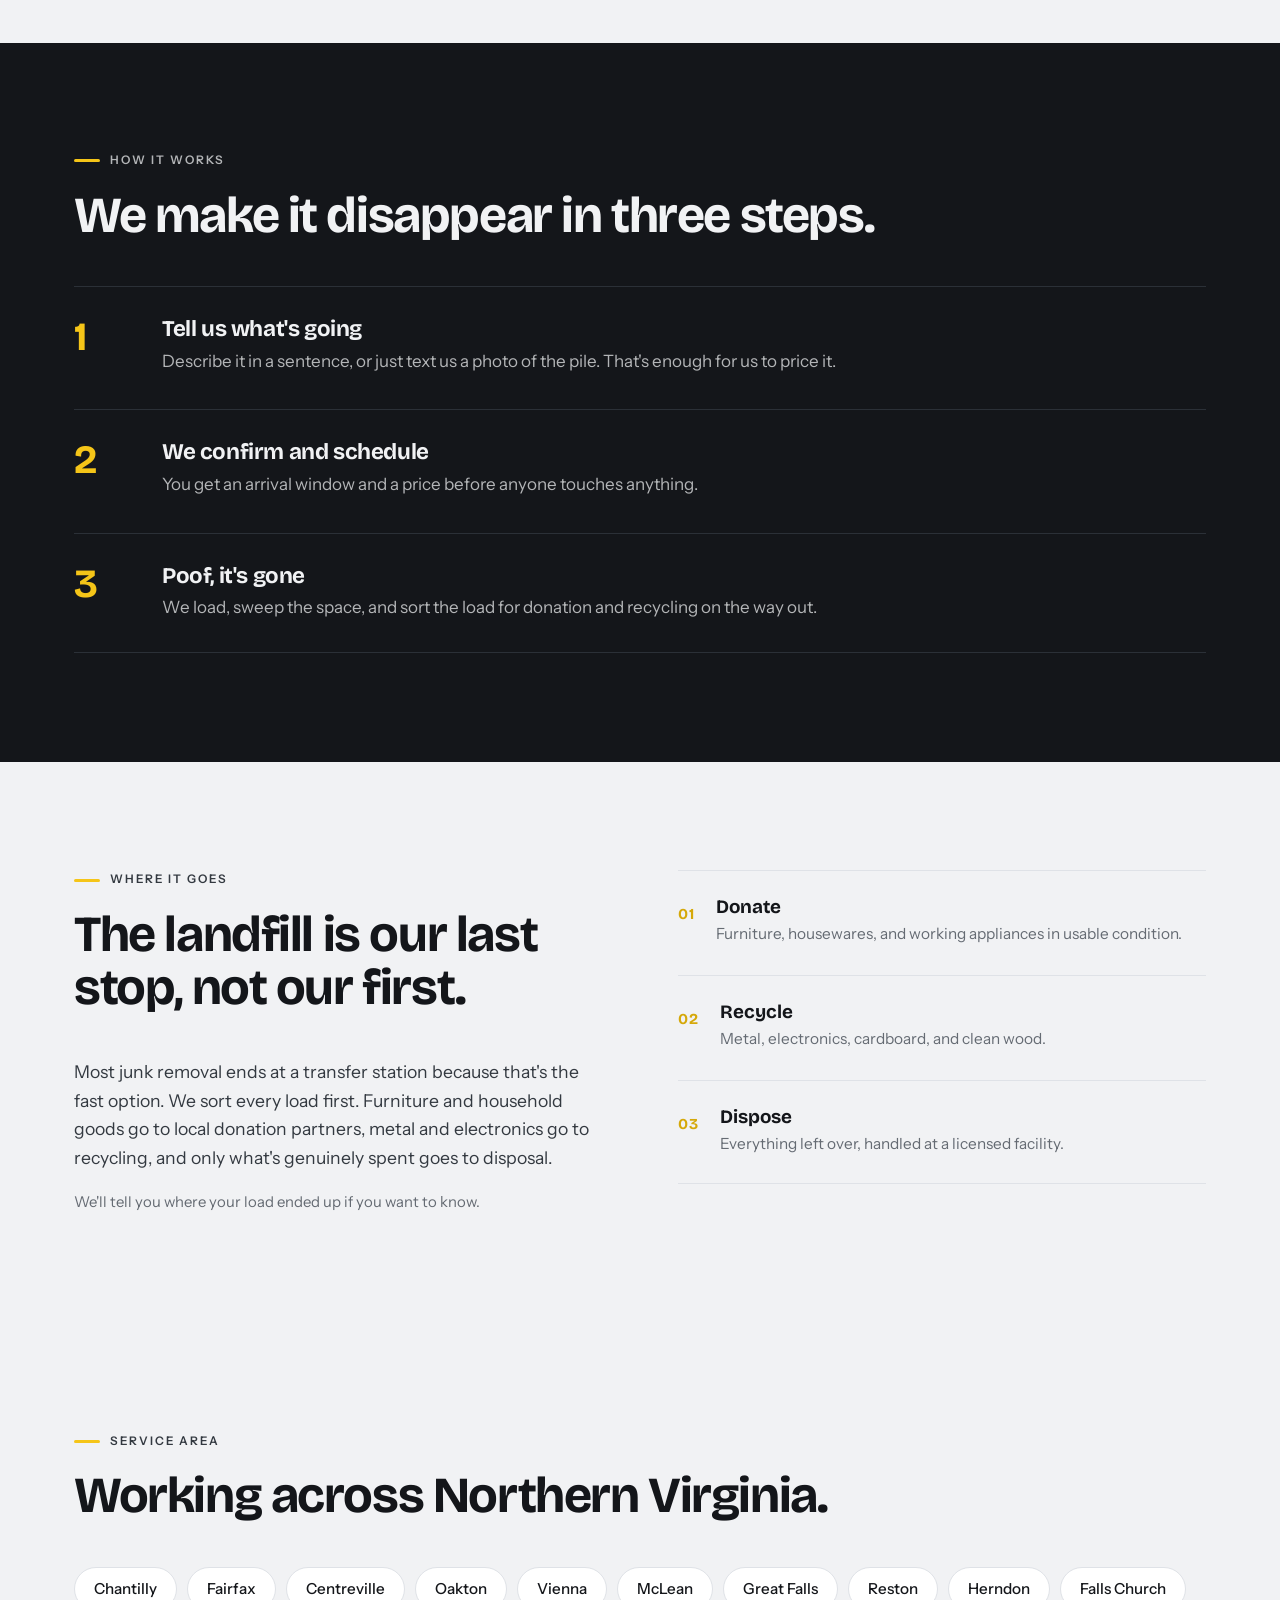
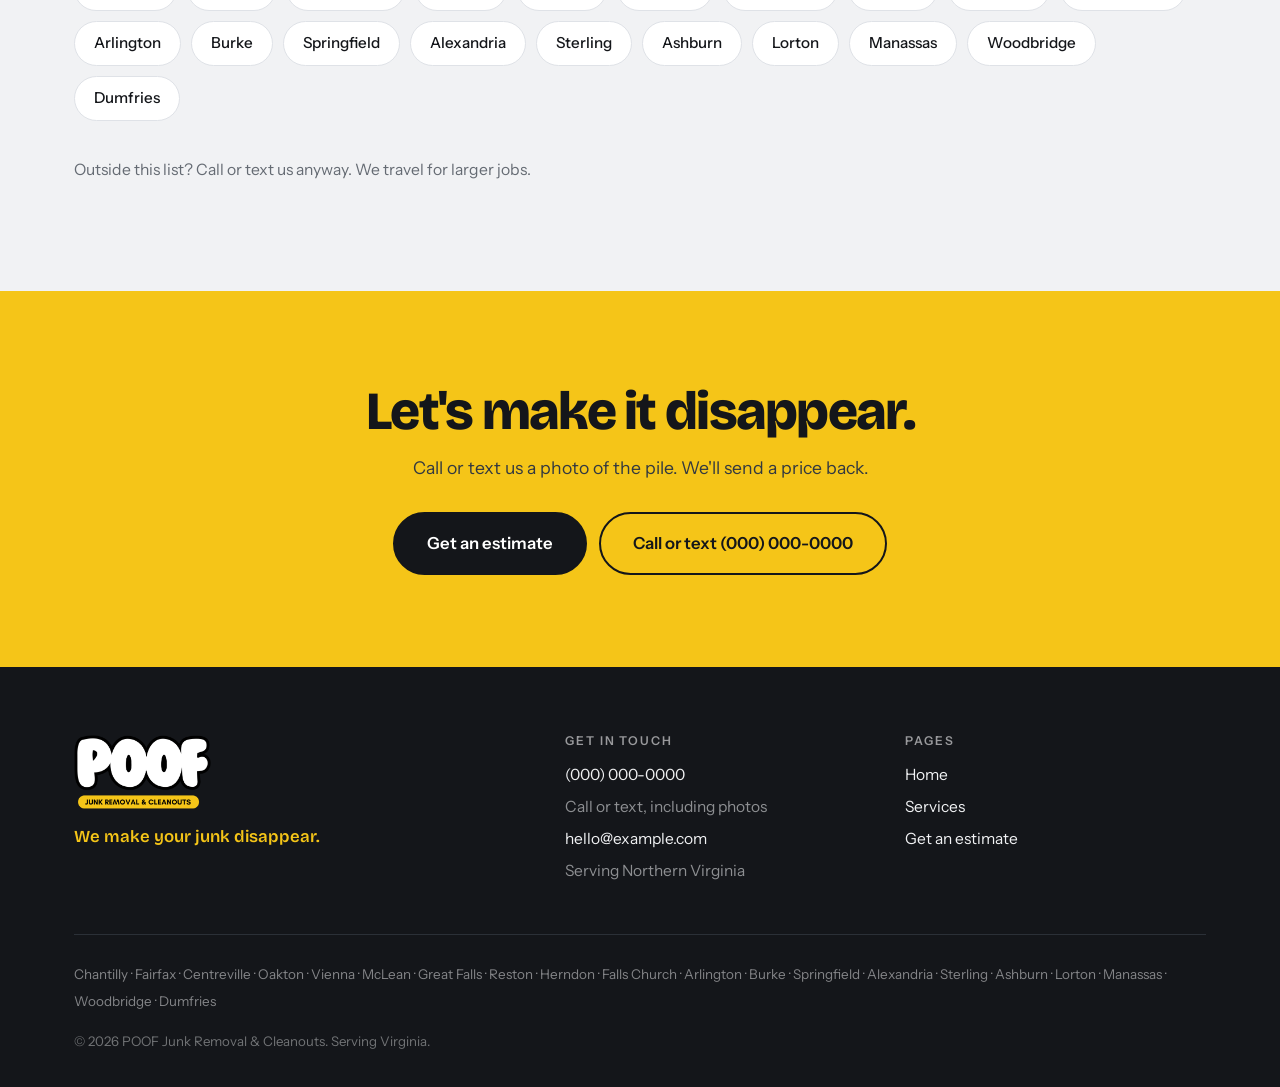
==== commit 6150741c: "Service area: keep to Northern Virginia only" ====
--- a/index.html
+++ b/index.html
@@ -4,17 +4,17 @@
 <meta charset="utf-8">
 <meta name="viewport" content="width=device-width, initial-scale=1">
 <title>POOF Junk Removal &amp; Cleanouts | Northern Virginia</title>
-<meta name="description" content="Premium junk removal and cleanouts across Northern Virginia and south to Fredericksburg. Garages, basements, estates, and commercial properties. Donation and recycling first.">
+<meta name="description" content="Premium junk removal and cleanouts across Northern Virginia. Garages, basements, estates, and commercial properties. Donation and recycling first.">
 <link rel="preconnect" href="https://fonts.googleapis.com">
 <link rel="preconnect" href="https://fonts.gstatic.com" crossorigin>
 <link href="https://fonts.googleapis.com/css2?family=Bricolage+Grotesque:opsz,wght@12..96,600;12..96,700;12..96,800&family=Instrument+Sans:wght@400;500;600&display=swap" rel="stylesheet">
-<link rel="stylesheet" href="style.css?v=1785190978">
+<link rel="stylesheet" href="style.css?v=1785191296">
 </head>
 <body>
 <a class="skip" href="#main">Skip to content</a>
 <header class="nav">
   <div class="wrap nav__in">
-    <a class="nav__logo" href="index.html"><img class="logo logo--nav" src="assets/logo-nav-lockup.png?v=1785190978" alt="POOF Junk Removal & Cleanouts" width="1031" height="560"></a>
+    <a class="nav__logo" href="index.html"><img class="logo logo--nav" src="assets/logo-nav-lockup.png?v=1785191296" alt="POOF Junk Removal & Cleanouts" width="1031" height="560"></a>
     <nav aria-label="Main">
       <a href="index.html#services">Services</a>
       <a href="index.html#area">Service area</a>
@@ -162,7 +162,7 @@
   <section class="sec" id="area">
     <div class="wrap">
       <p class="eyebrow">Service area</p>
-      <h2 class="sec__h">Across Northern Virginia, and south to Fredericksburg.</h2>
+      <h2 class="sec__h">Working across Northern Virginia.</h2>
       <ul class="areas">
         <li>Chantilly</li>
         <li>Fairfax</li>
@@ -184,9 +184,6 @@
         <li>Manassas</li>
         <li>Woodbridge</li>
         <li>Dumfries</li>
-        <li>Stafford</li>
-        <li>Fredericksburg</li>
-        <li>Spotsylvania</li>
       </ul>
       <p class="sec__foot">
         Outside this list? Call or text us anyway. We travel for larger jobs.
@@ -210,7 +207,7 @@
   <div class="wrap">
     <div class="foot__top">
       <div class="foot__brand">
-        <img class="logo logo--foot" src="assets/logo-lockup.png?v=1785190978" alt="POOF Junk Removal & Cleanouts" width="963" height="520">
+        <img class="logo logo--foot" src="assets/logo-lockup.png?v=1785191296" alt="POOF Junk Removal & Cleanouts" width="963" height="520">
         <p class="foot__tag">We make your junk disappear.</p>
       </div>
       <div class="foot__col">
@@ -218,7 +215,7 @@
         <p><a href="tel:+10000000000">(000) 000-0000</a></p>
         <p class="muted">Call or text, including photos</p>
         <p><a href="mailto:hello@example.com">hello@example.com</a></p>
-        <p class="muted">Serving Northern Virginia and the I-95 corridor</p>
+        <p class="muted">Serving Northern Virginia</p>
       </div>
       <div class="foot__col">
         <h3>Pages</h3>
@@ -227,10 +224,10 @@
         <p><a href="estimate.html">Get an estimate</a></p>
       </div>
     </div>
-    <p class="foot__areas">Chantilly &middot; Fairfax &middot; Centreville &middot; Oakton &middot; Vienna &middot; McLean &middot; Great Falls &middot; Reston &middot; Herndon &middot; Falls Church &middot; Arlington &middot; Burke &middot; Springfield &middot; Alexandria &middot; Sterling &middot; Ashburn &middot; Lorton &middot; Manassas &middot; Woodbridge &middot; Dumfries &middot; Stafford &middot; Fredericksburg &middot; Spotsylvania</p>
+    <p class="foot__areas">Chantilly &middot; Fairfax &middot; Centreville &middot; Oakton &middot; Vienna &middot; McLean &middot; Great Falls &middot; Reston &middot; Herndon &middot; Falls Church &middot; Arlington &middot; Burke &middot; Springfield &middot; Alexandria &middot; Sterling &middot; Ashburn &middot; Lorton &middot; Manassas &middot; Woodbridge &middot; Dumfries</p>
     <p class="foot__legal">&copy; 2026 POOF Junk Removal & Cleanouts. Serving Virginia.</p>
   </div>
 </footer>
-<script src="app.js?v=1785190978"></script>
+<script src="app.js?v=1785191296"></script>
 </body>
 </html>
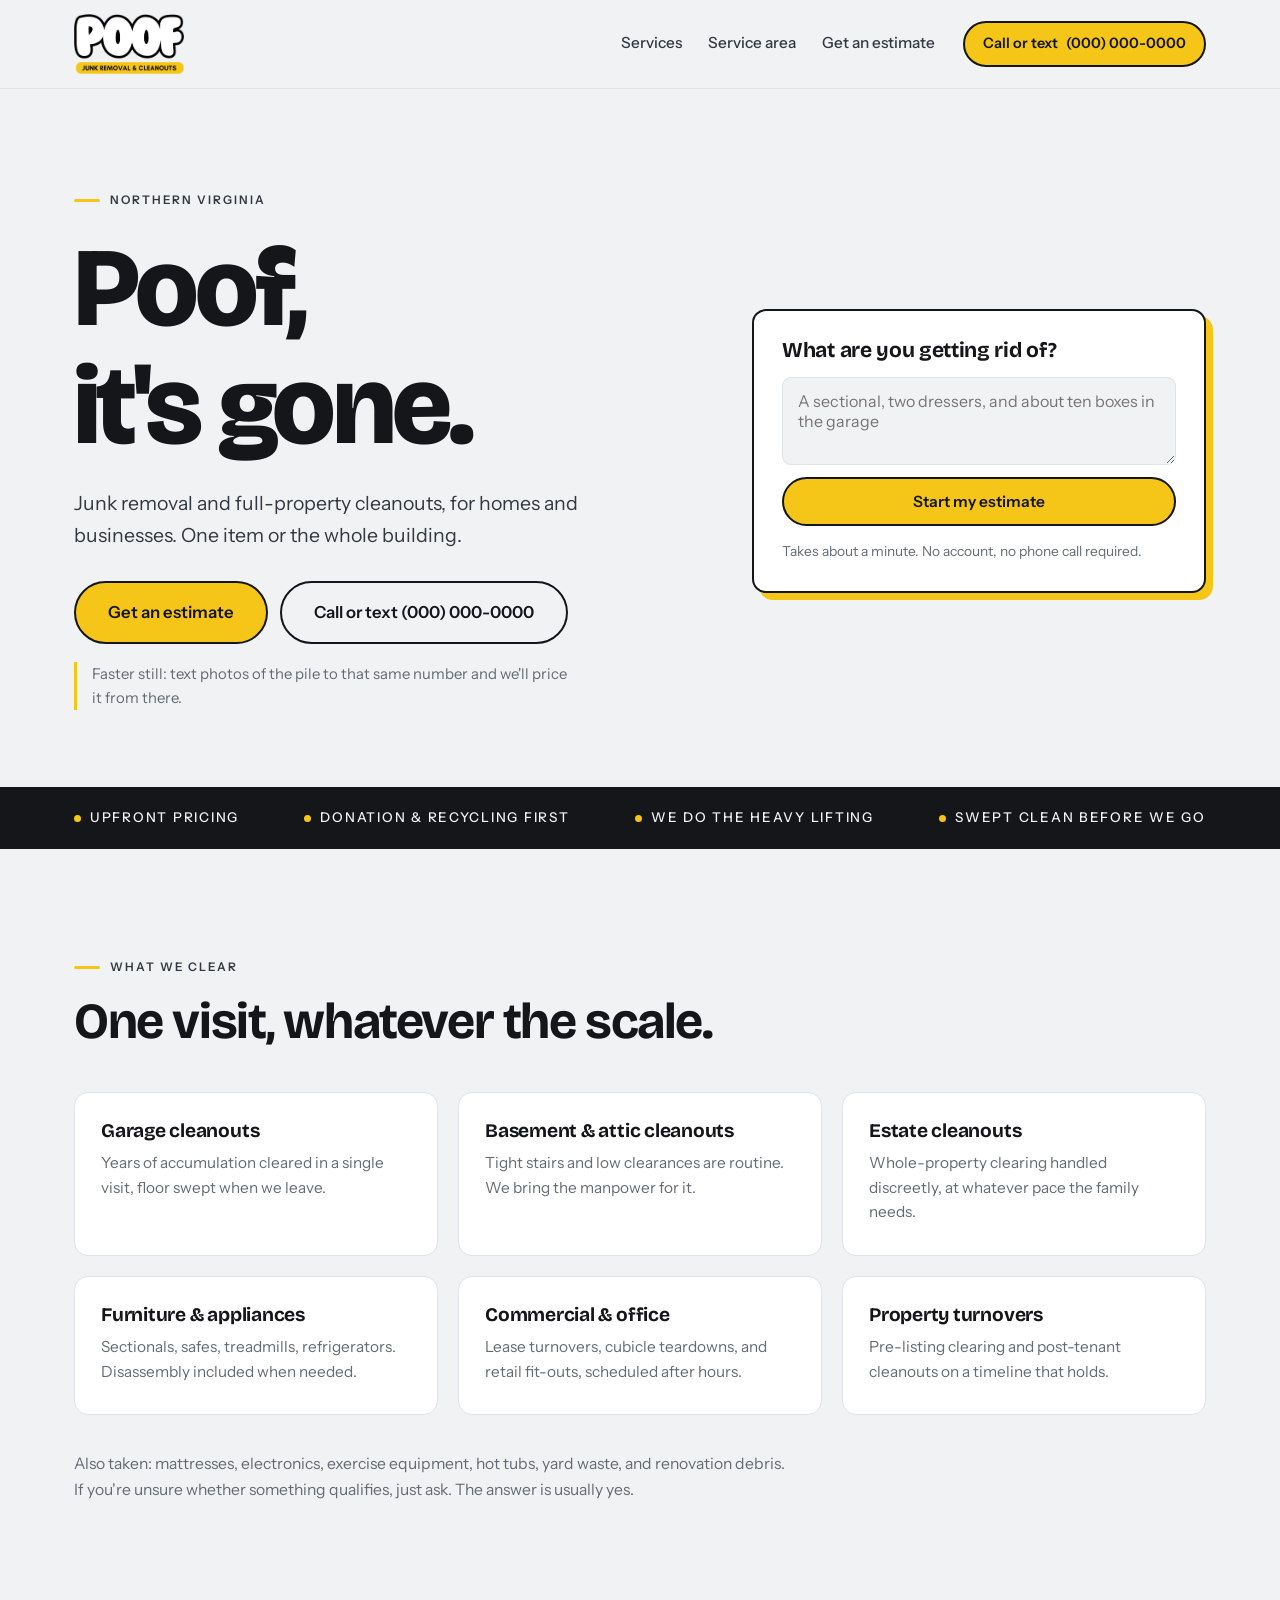
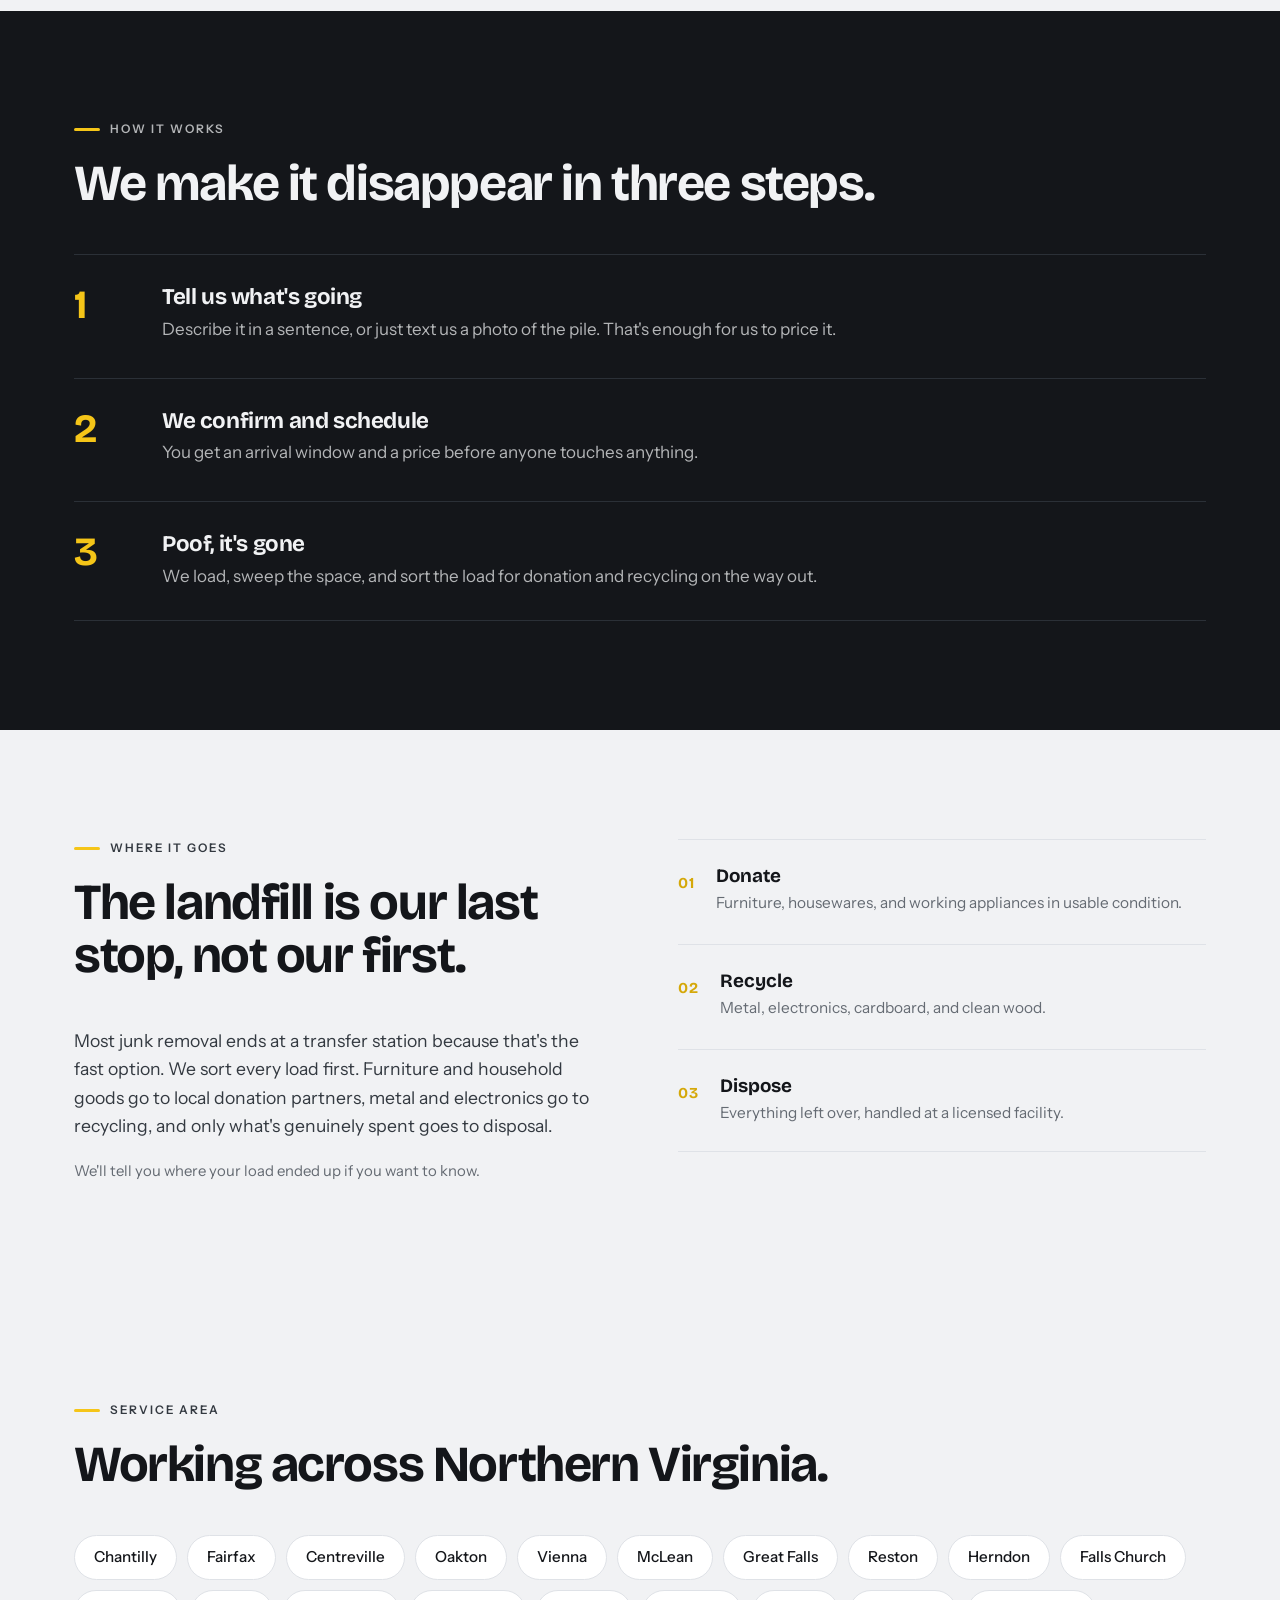
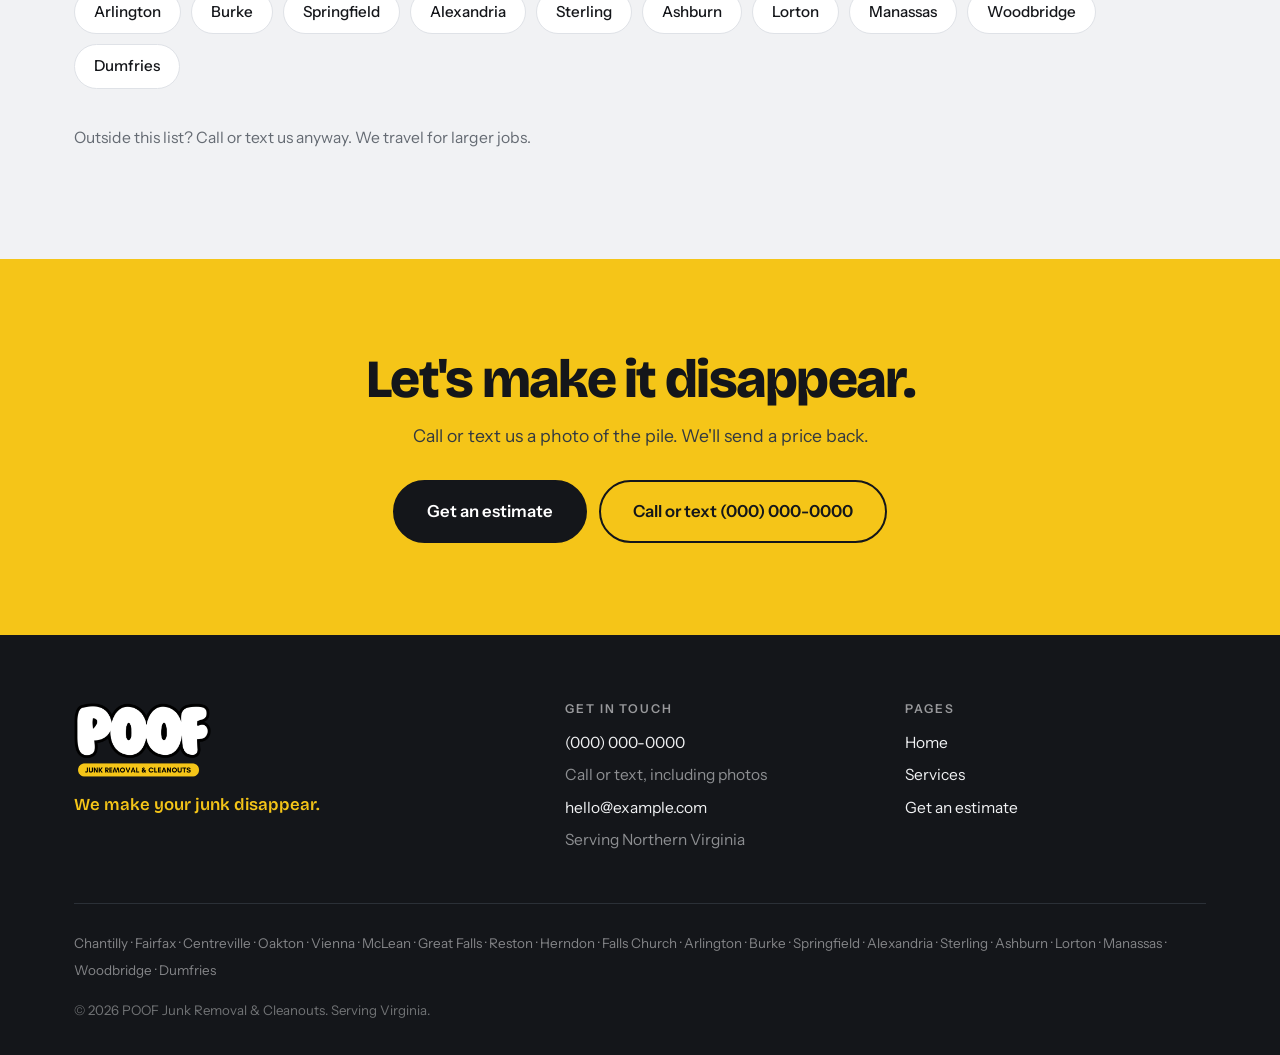
==== commit 20fbd72e: "Hero: shorter, more restrained subhead" ====
--- a/index.html
+++ b/index.html
@@ -8,13 +8,13 @@
 <link rel="preconnect" href="https://fonts.googleapis.com">
 <link rel="preconnect" href="https://fonts.gstatic.com" crossorigin>
 <link href="https://fonts.googleapis.com/css2?family=Bricolage+Grotesque:opsz,wght@12..96,600;12..96,700;12..96,800&family=Instrument+Sans:wght@400;500;600&display=swap" rel="stylesheet">
-<link rel="stylesheet" href="style.css?v=1785191296">
+<link rel="stylesheet" href="style.css?v=1785206248">
 </head>
 <body>
 <a class="skip" href="#main">Skip to content</a>
 <header class="nav">
   <div class="wrap nav__in">
-    <a class="nav__logo" href="index.html"><img class="logo logo--nav" src="assets/logo-nav-lockup.png?v=1785191296" alt="POOF Junk Removal & Cleanouts" width="1031" height="560"></a>
+    <a class="nav__logo" href="index.html"><img class="logo logo--nav" src="assets/logo-nav-lockup.png?v=1785206248" alt="POOF Junk Removal & Cleanouts" width="1031" height="560"></a>
     <nav aria-label="Main">
       <a href="index.html#services">Services</a>
       <a href="index.html#area">Service area</a>
@@ -32,9 +32,8 @@
         <p class="eyebrow">Northern Virginia</p>
         <h1 class="hero__h1">Poof,<br>it's gone.</h1>
         <p class="hero__sub">
-          Junk removal and full-property cleanouts for homes, estates, and
-          commercial spaces. We do the carrying, the loading, and the sorting.
-          You point at what's going.
+          Junk removal and full-property cleanouts, for homes and businesses.
+          One item or the whole building.
         </p>
         <div class="hero__cta">
           <a class="btn btn--lg" href="estimate.html">Get an estimate</a>
@@ -207,7 +206,7 @@
   <div class="wrap">
     <div class="foot__top">
       <div class="foot__brand">
-        <img class="logo logo--foot" src="assets/logo-lockup.png?v=1785191296" alt="POOF Junk Removal & Cleanouts" width="963" height="520">
+        <img class="logo logo--foot" src="assets/logo-lockup.png?v=1785206248" alt="POOF Junk Removal & Cleanouts" width="963" height="520">
         <p class="foot__tag">We make your junk disappear.</p>
       </div>
       <div class="foot__col">
@@ -228,6 +227,6 @@
     <p class="foot__legal">&copy; 2026 POOF Junk Removal & Cleanouts. Serving Virginia.</p>
   </div>
 </footer>
-<script src="app.js?v=1785191296"></script>
+<script src="app.js?v=1785206248"></script>
 </body>
 </html>
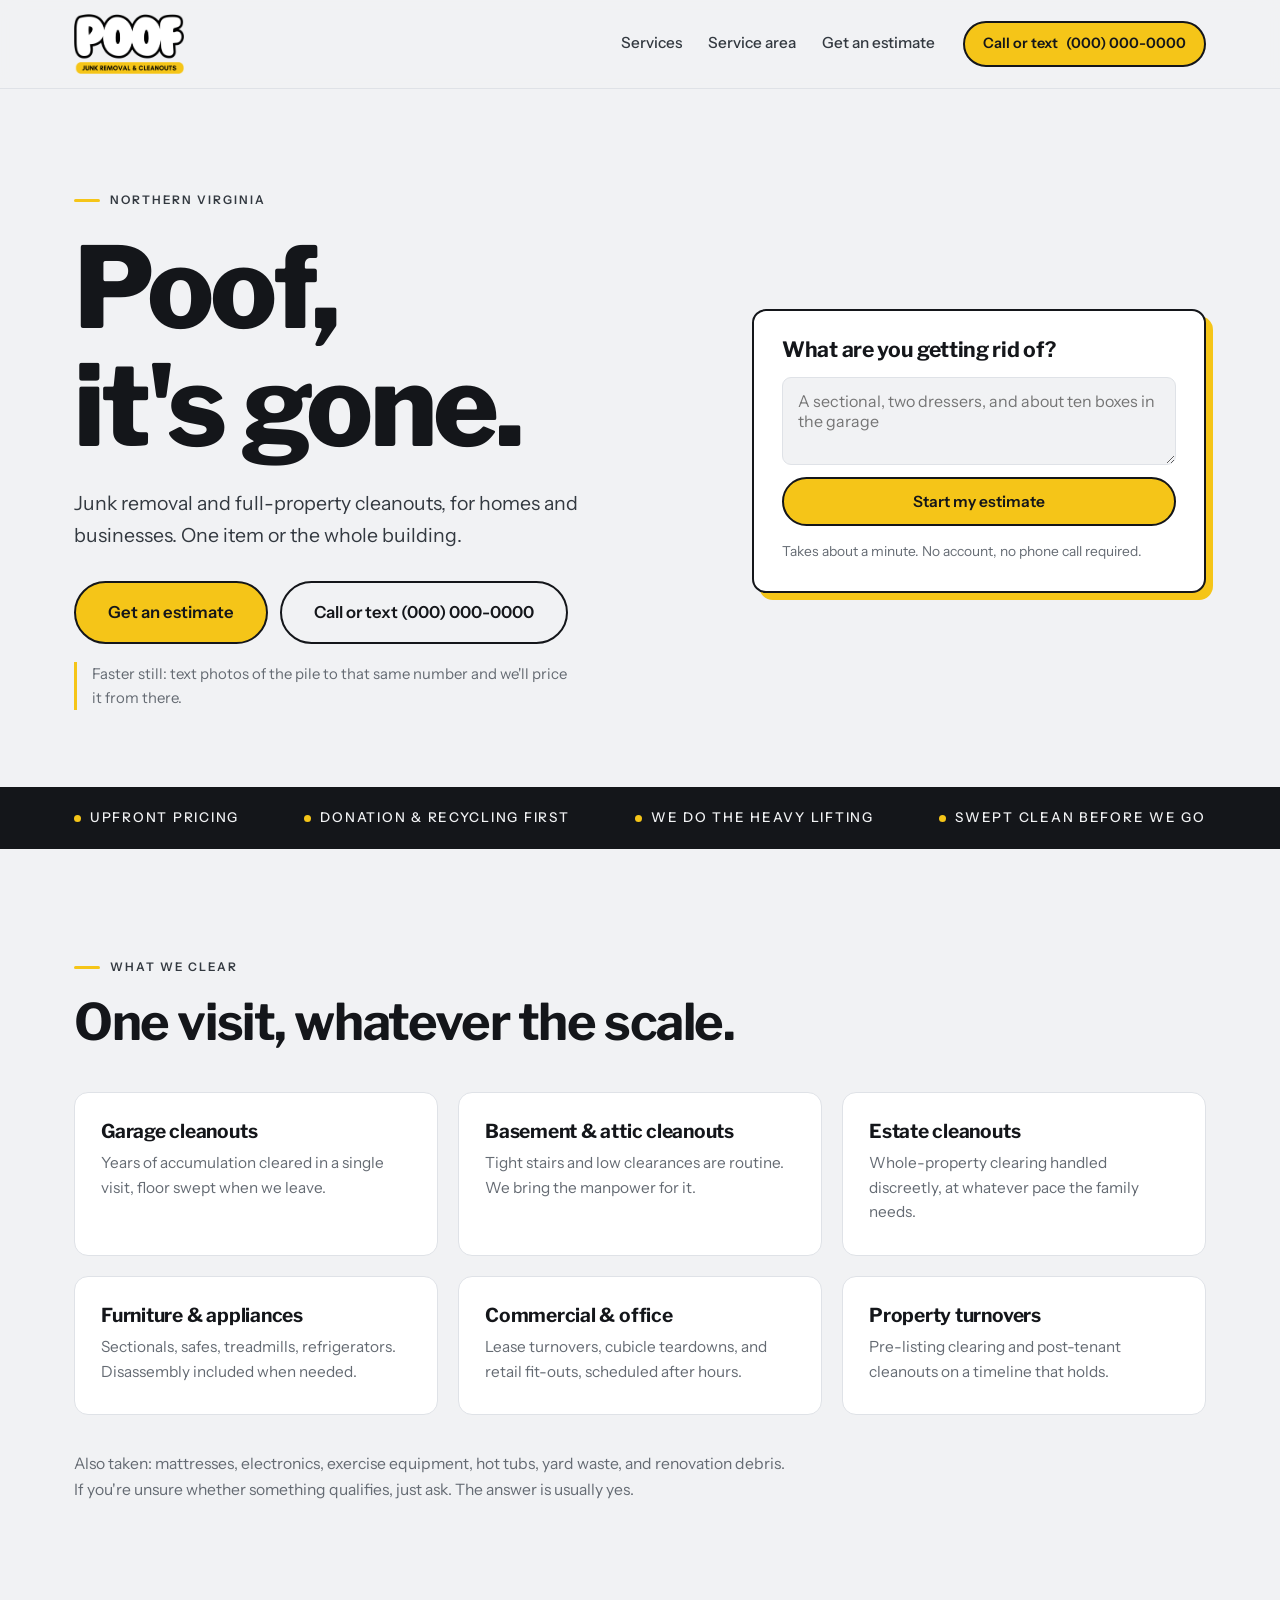
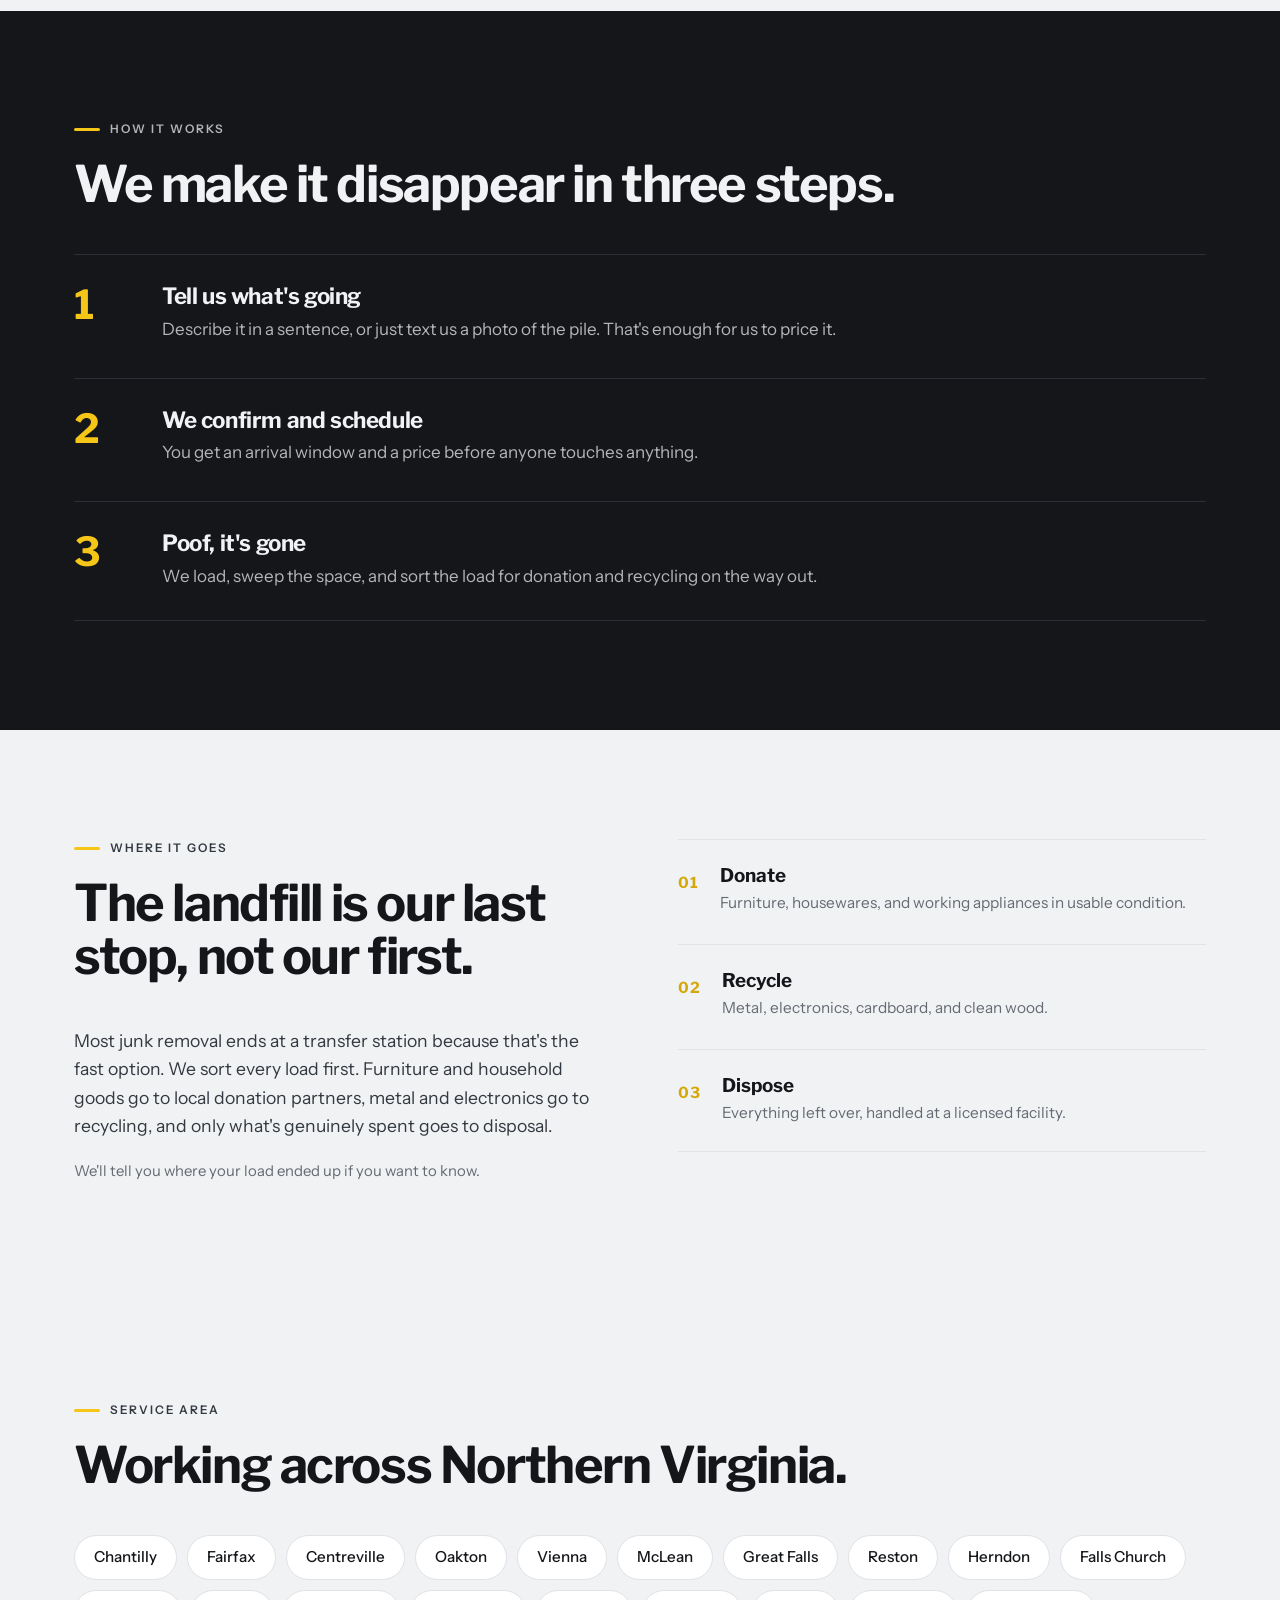
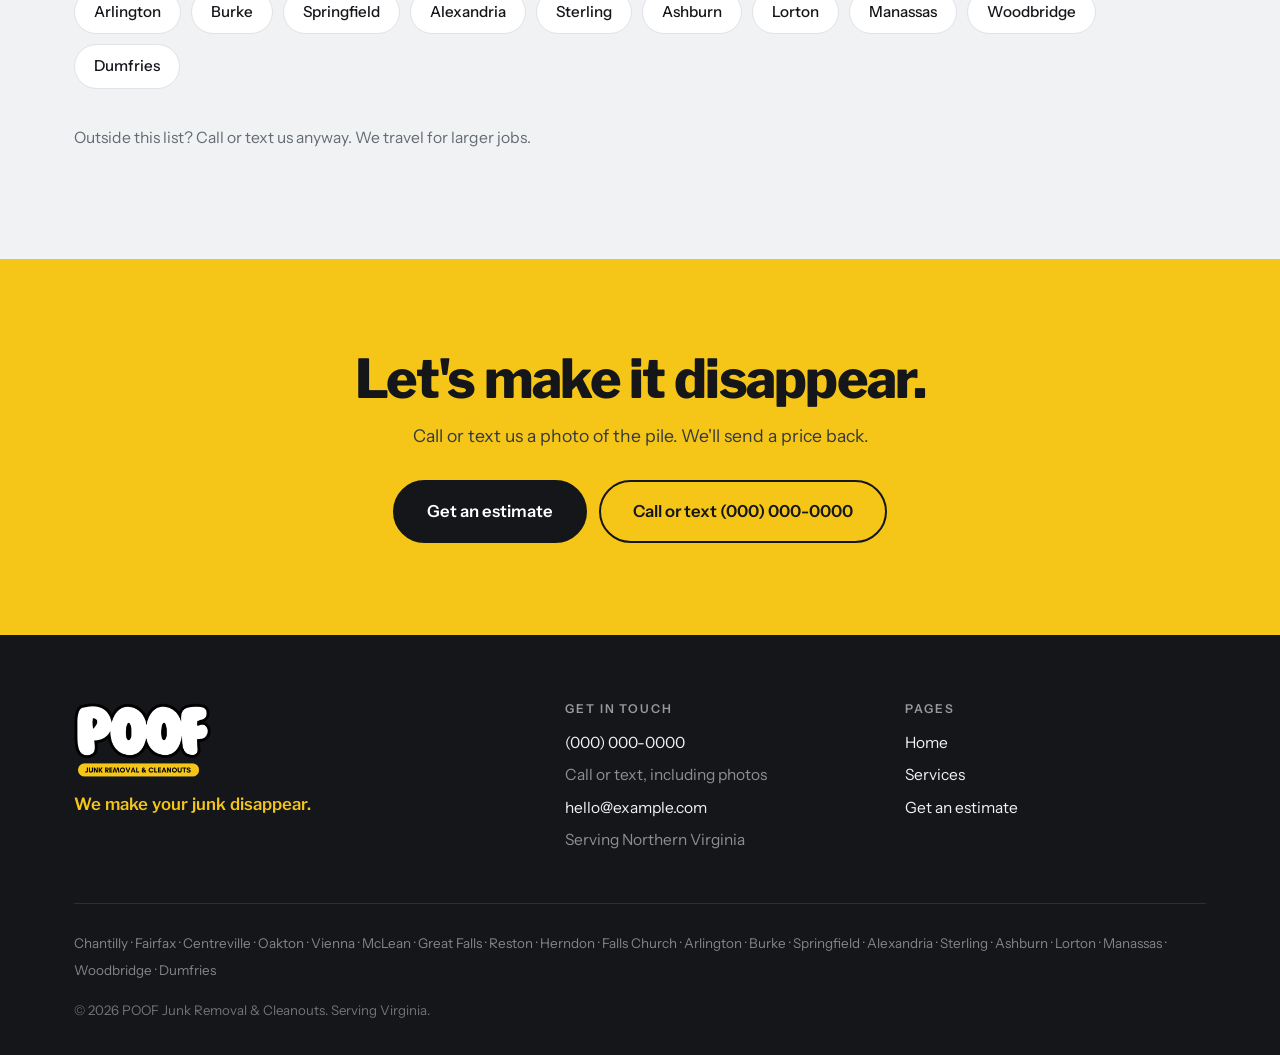
==== commit ef17e011: "Typography: switch display font to Libre Franklin" ====
--- a/index.html
+++ b/index.html
@@ -7,14 +7,14 @@
 <meta name="description" content="Premium junk removal and cleanouts across Northern Virginia. Garages, basements, estates, and commercial properties. Donation and recycling first.">
 <link rel="preconnect" href="https://fonts.googleapis.com">
 <link rel="preconnect" href="https://fonts.gstatic.com" crossorigin>
-<link href="https://fonts.googleapis.com/css2?family=Bricolage+Grotesque:opsz,wght@12..96,600;12..96,700;12..96,800&family=Instrument+Sans:wght@400;500;600&display=swap" rel="stylesheet">
-<link rel="stylesheet" href="style.css?v=1785206248">
+<link href="https://fonts.googleapis.com/css2?family=Libre+Franklin:wght@600;700;800&family=Instrument+Sans:wght@400;500;600&display=swap" rel="stylesheet">
+<link rel="stylesheet" href="style.css?v=1785524265">
 </head>
 <body>
 <a class="skip" href="#main">Skip to content</a>
 <header class="nav">
   <div class="wrap nav__in">
-    <a class="nav__logo" href="index.html"><img class="logo logo--nav" src="assets/logo-nav-lockup.png?v=1785206248" alt="POOF Junk Removal & Cleanouts" width="1031" height="560"></a>
+    <a class="nav__logo" href="index.html"><img class="logo logo--nav" src="assets/logo-nav-lockup.png?v=1785524265" alt="POOF Junk Removal & Cleanouts" width="1031" height="560"></a>
     <nav aria-label="Main">
       <a href="index.html#services">Services</a>
       <a href="index.html#area">Service area</a>
@@ -206,7 +206,7 @@
   <div class="wrap">
     <div class="foot__top">
       <div class="foot__brand">
-        <img class="logo logo--foot" src="assets/logo-lockup.png?v=1785206248" alt="POOF Junk Removal & Cleanouts" width="963" height="520">
+        <img class="logo logo--foot" src="assets/logo-lockup.png?v=1785524265" alt="POOF Junk Removal & Cleanouts" width="963" height="520">
         <p class="foot__tag">We make your junk disappear.</p>
       </div>
       <div class="foot__col">
@@ -227,6 +227,6 @@
     <p class="foot__legal">&copy; 2026 POOF Junk Removal & Cleanouts. Serving Virginia.</p>
   </div>
 </footer>
-<script src="app.js?v=1785206248"></script>
+<script src="app.js?v=1785524265"></script>
 </body>
 </html>
--- a/style.css
+++ b/style.css
@@ -21,7 +21,7 @@
   --line-dark:   #2B3037;
 
   /* Type */
-  --display: "Bricolage Grotesque", Georgia, serif;
+  --display: "Libre Franklin", Helvetica, Arial, sans-serif;
   --body:    "Instrument Sans", system-ui, -apple-system, sans-serif;
 
   /* Layout */
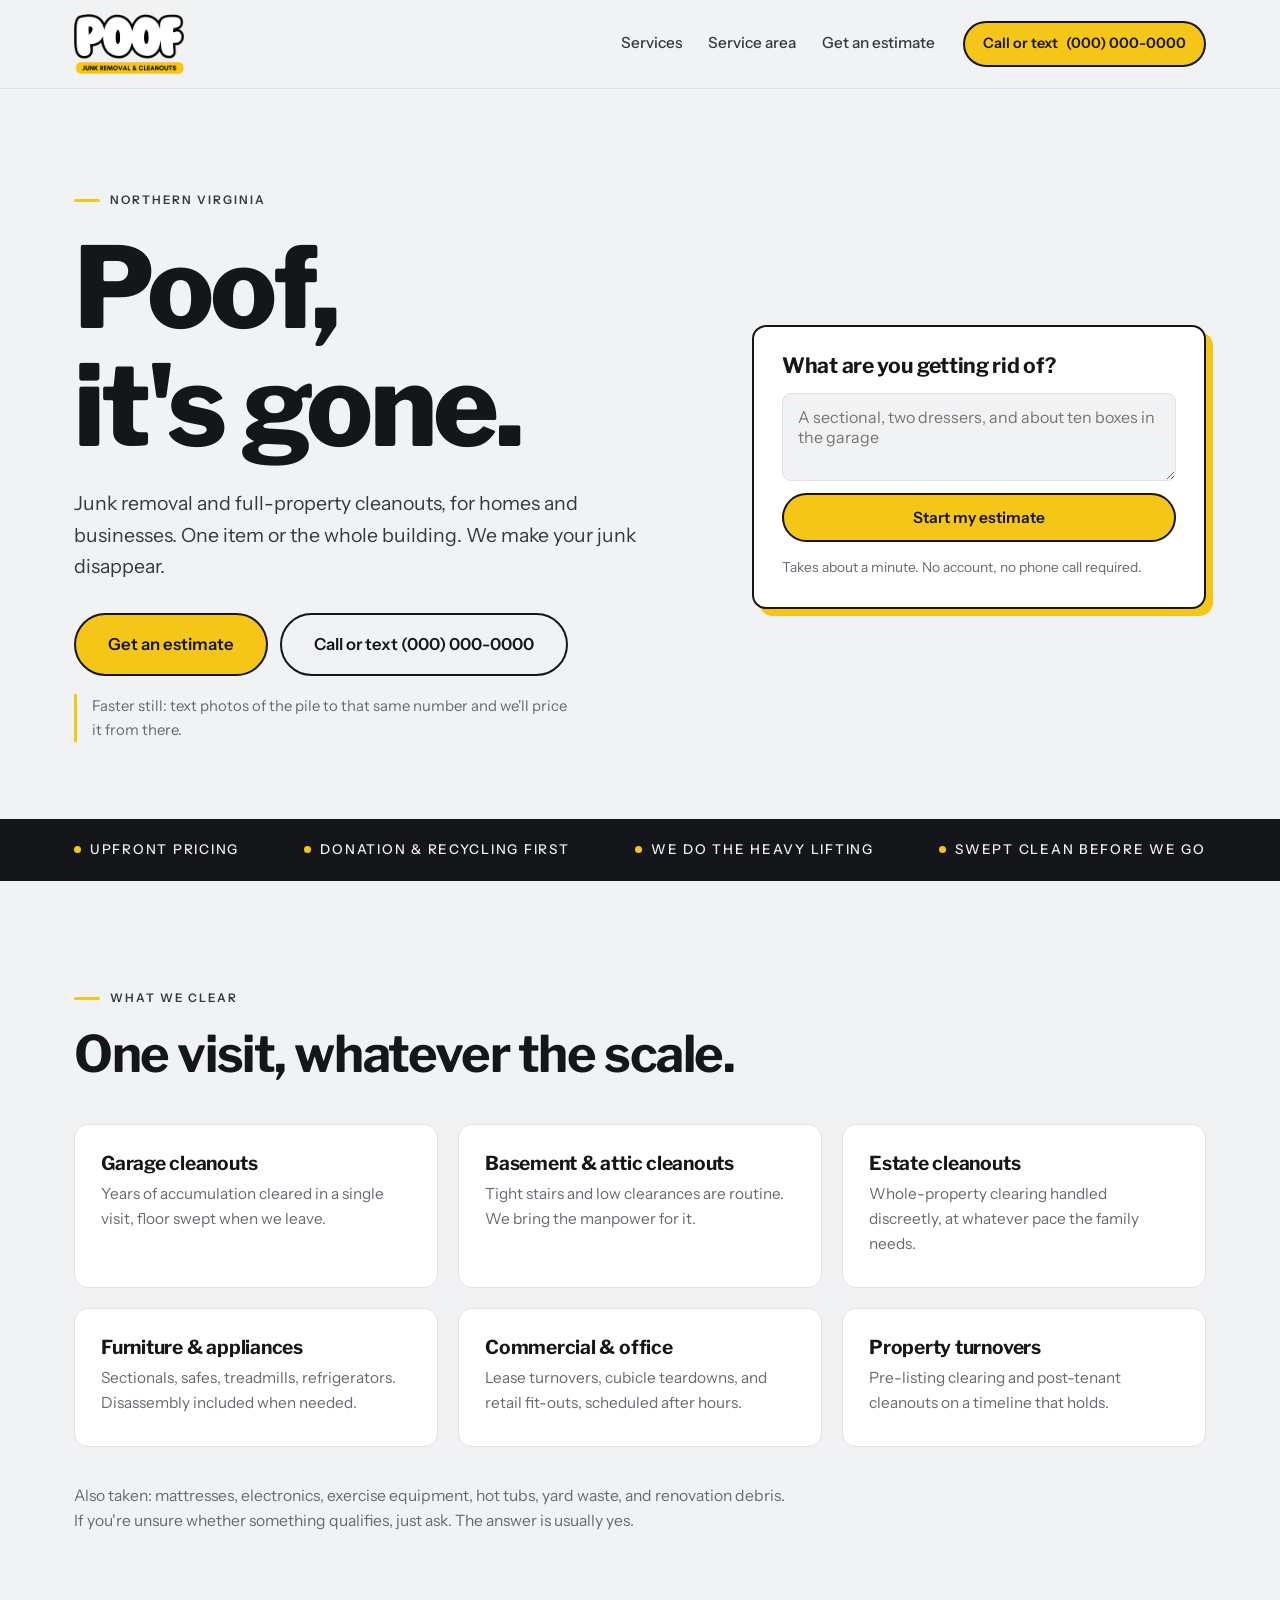
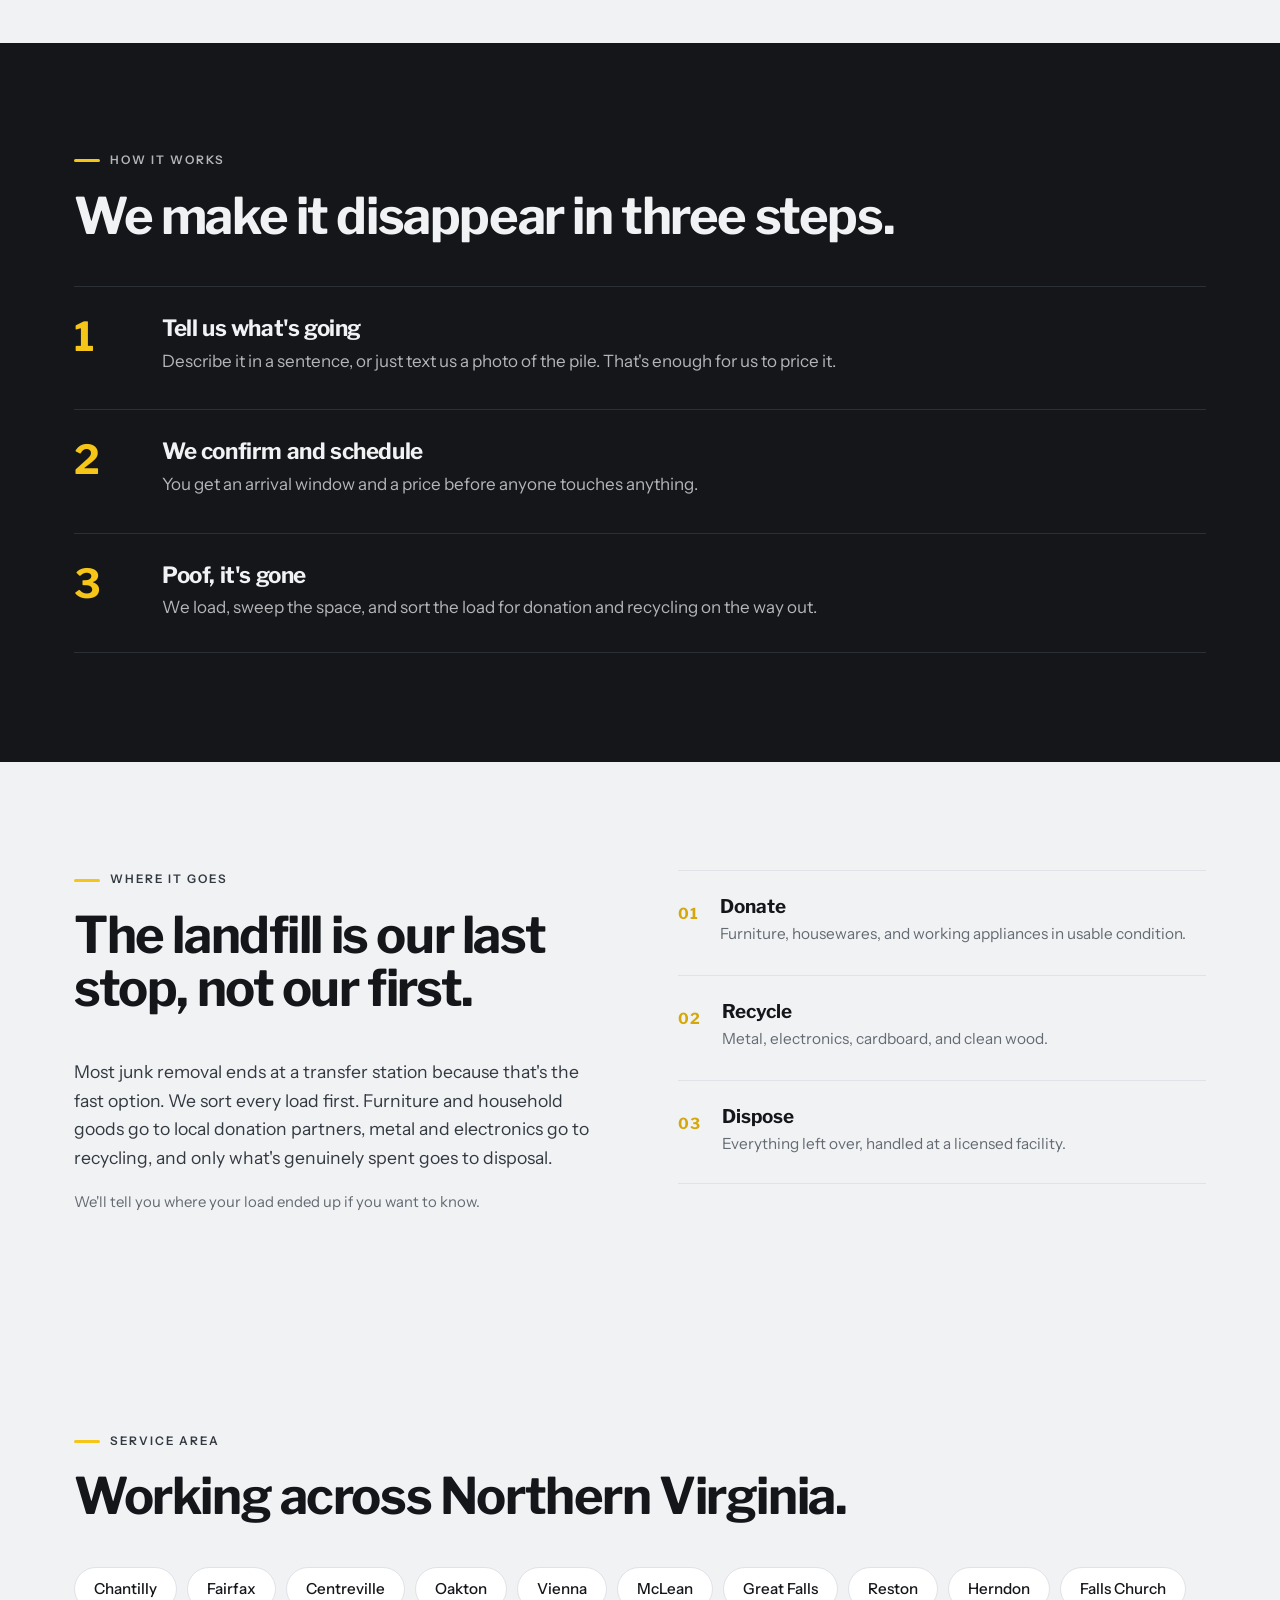
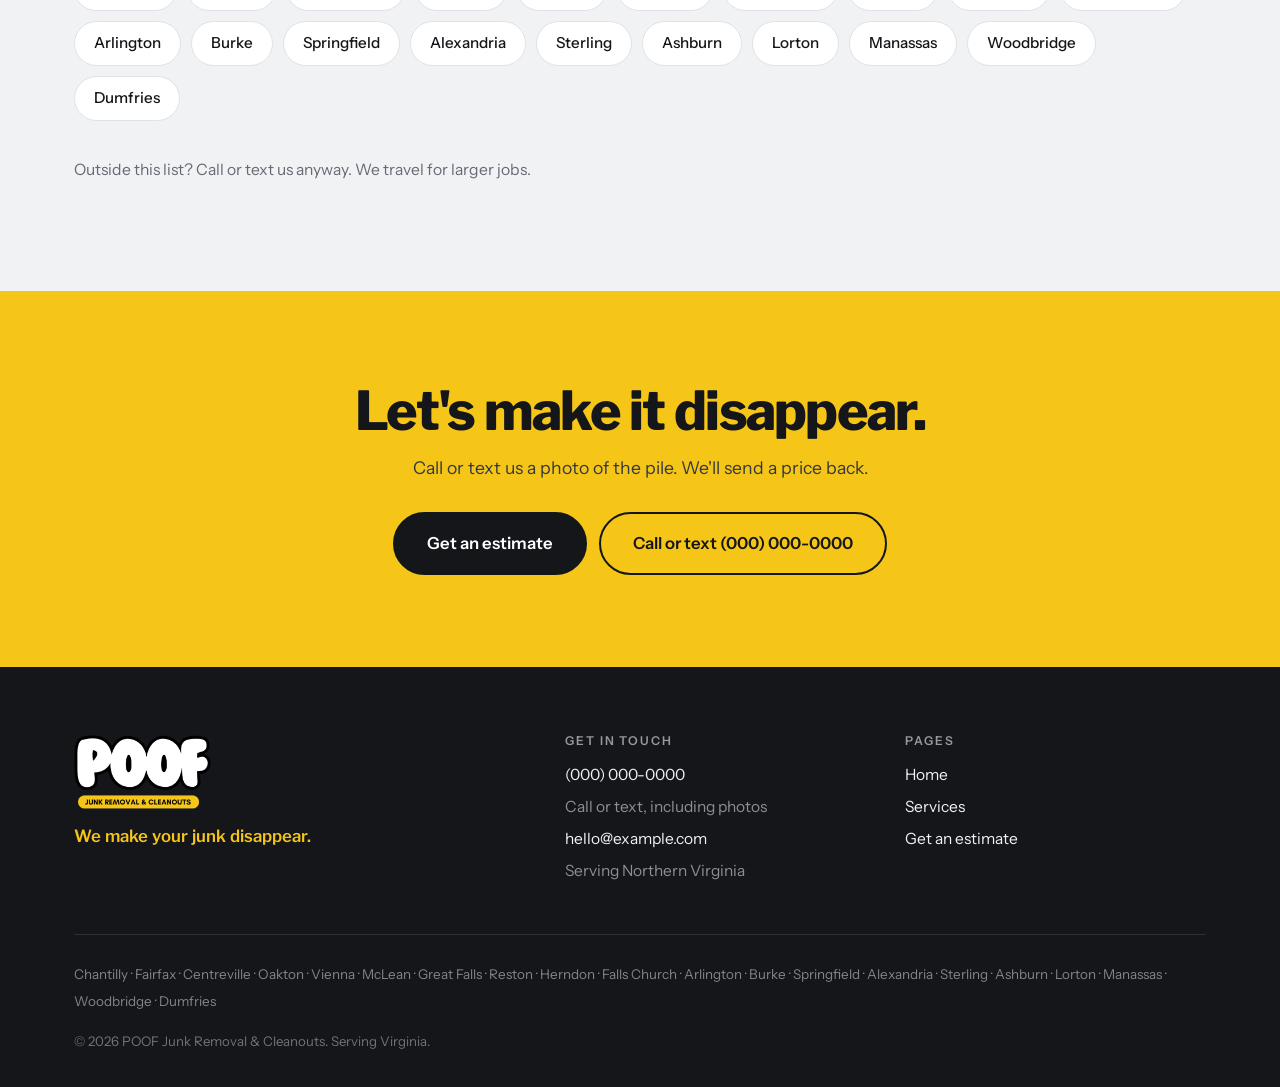
==== commit 9019028d: "Hero: add tagline to subhead" ====
--- a/index.html
+++ b/index.html
@@ -8,13 +8,13 @@
 <link rel="preconnect" href="https://fonts.googleapis.com">
 <link rel="preconnect" href="https://fonts.gstatic.com" crossorigin>
 <link href="https://fonts.googleapis.com/css2?family=Libre+Franklin:wght@600;700;800&family=Instrument+Sans:wght@400;500;600&display=swap" rel="stylesheet">
-<link rel="stylesheet" href="style.css?v=1785524265">
+<link rel="stylesheet" href="style.css?v=1785524489">
 </head>
 <body>
 <a class="skip" href="#main">Skip to content</a>
 <header class="nav">
   <div class="wrap nav__in">
-    <a class="nav__logo" href="index.html"><img class="logo logo--nav" src="assets/logo-nav-lockup.png?v=1785524265" alt="POOF Junk Removal & Cleanouts" width="1031" height="560"></a>
+    <a class="nav__logo" href="index.html"><img class="logo logo--nav" src="assets/logo-nav-lockup.png?v=1785524489" alt="POOF Junk Removal & Cleanouts" width="1031" height="560"></a>
     <nav aria-label="Main">
       <a href="index.html#services">Services</a>
       <a href="index.html#area">Service area</a>
@@ -33,7 +33,7 @@
         <h1 class="hero__h1">Poof,<br>it's gone.</h1>
         <p class="hero__sub">
           Junk removal and full-property cleanouts, for homes and businesses.
-          One item or the whole building.
+          One item or the whole building. We make your junk disappear.
         </p>
         <div class="hero__cta">
           <a class="btn btn--lg" href="estimate.html">Get an estimate</a>
@@ -206,7 +206,7 @@
   <div class="wrap">
     <div class="foot__top">
       <div class="foot__brand">
-        <img class="logo logo--foot" src="assets/logo-lockup.png?v=1785524265" alt="POOF Junk Removal & Cleanouts" width="963" height="520">
+        <img class="logo logo--foot" src="assets/logo-lockup.png?v=1785524489" alt="POOF Junk Removal & Cleanouts" width="963" height="520">
         <p class="foot__tag">We make your junk disappear.</p>
       </div>
       <div class="foot__col">
@@ -227,6 +227,6 @@
     <p class="foot__legal">&copy; 2026 POOF Junk Removal & Cleanouts. Serving Virginia.</p>
   </div>
 </footer>
-<script src="app.js?v=1785524265"></script>
+<script src="app.js?v=1785524489"></script>
 </body>
 </html>
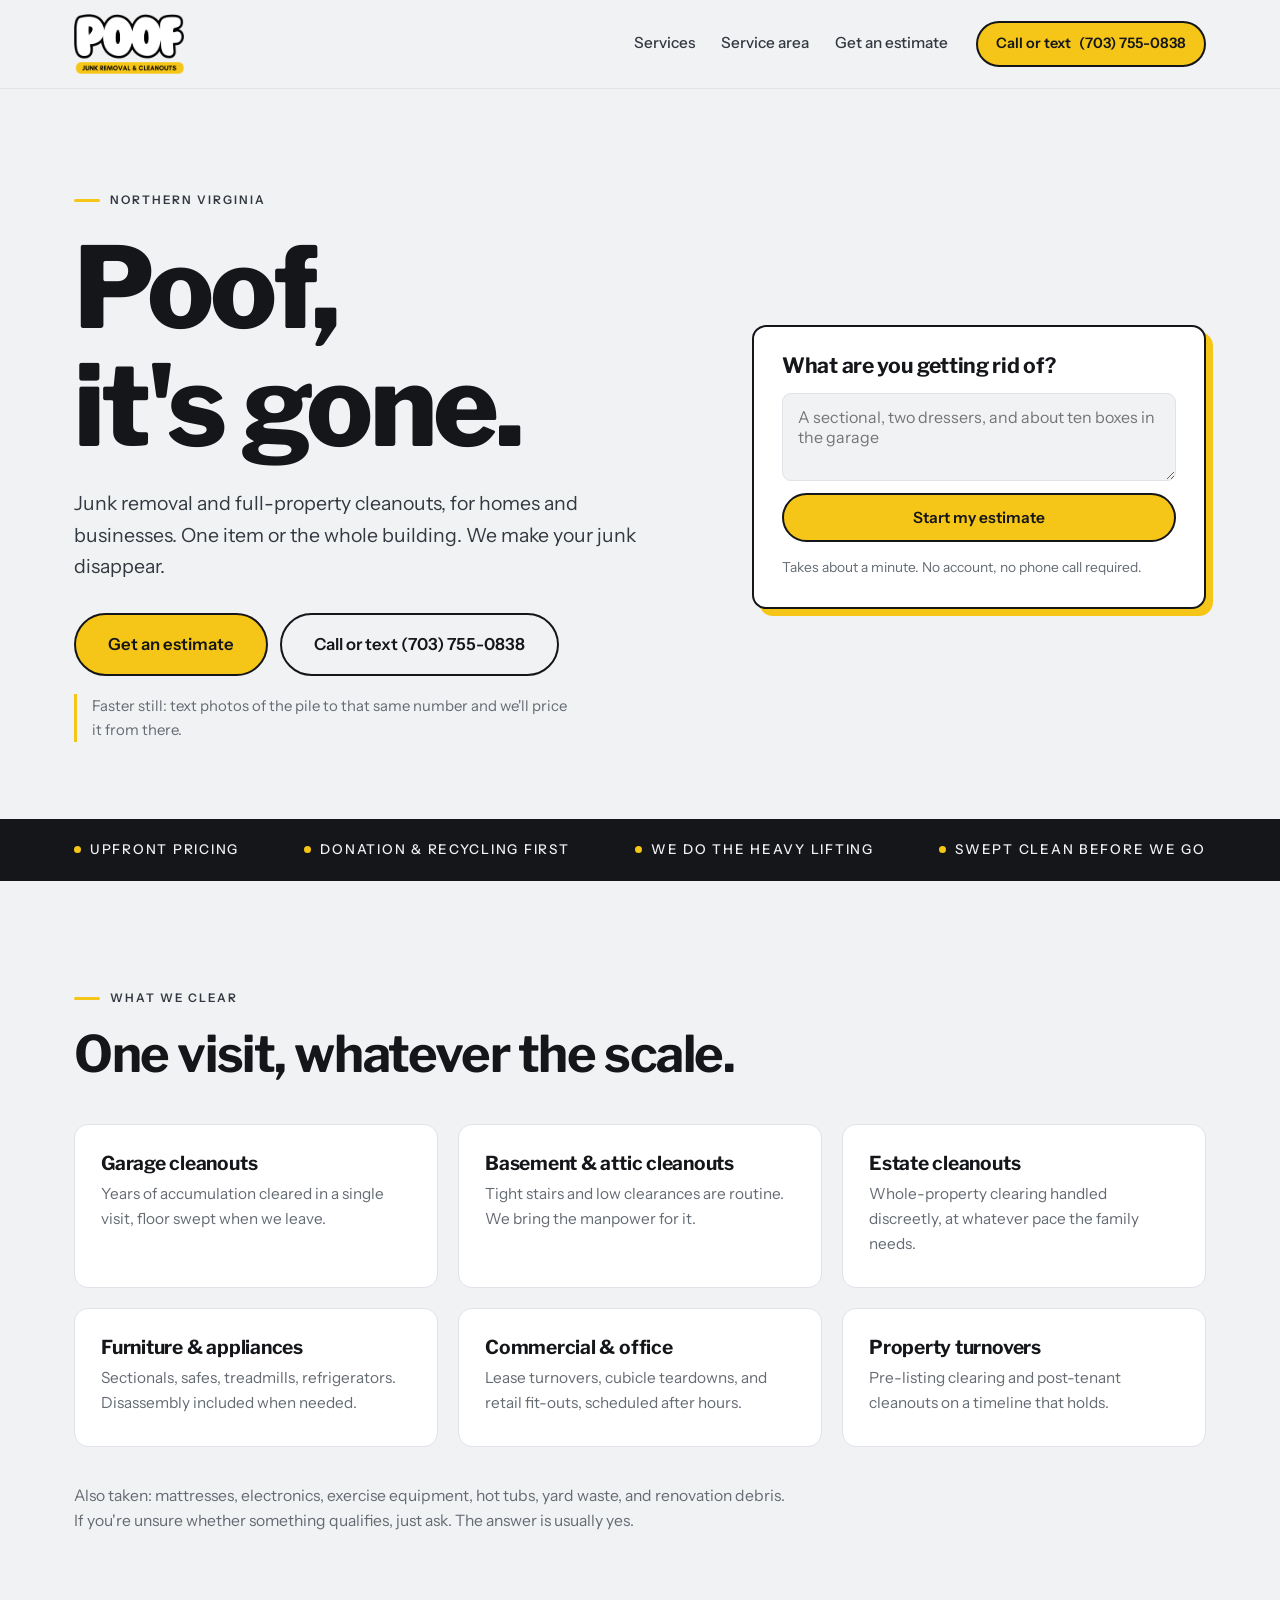
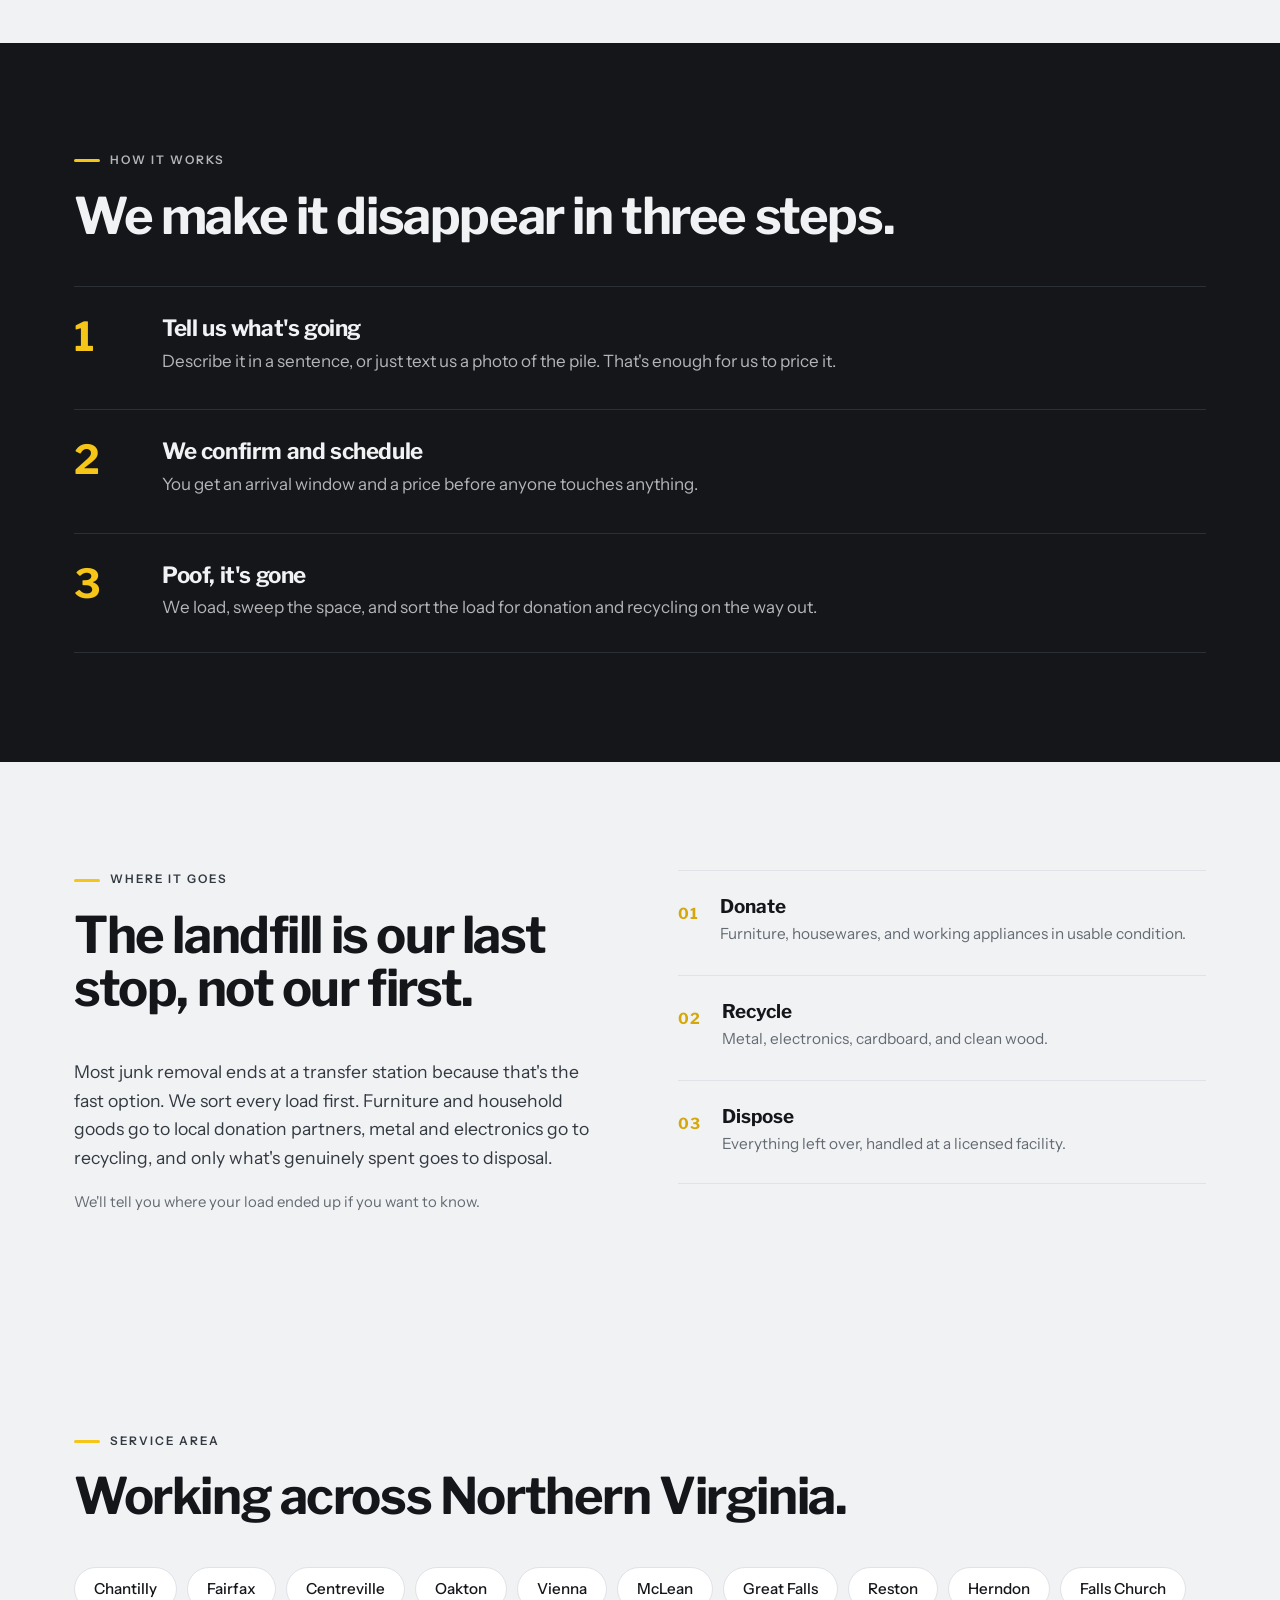
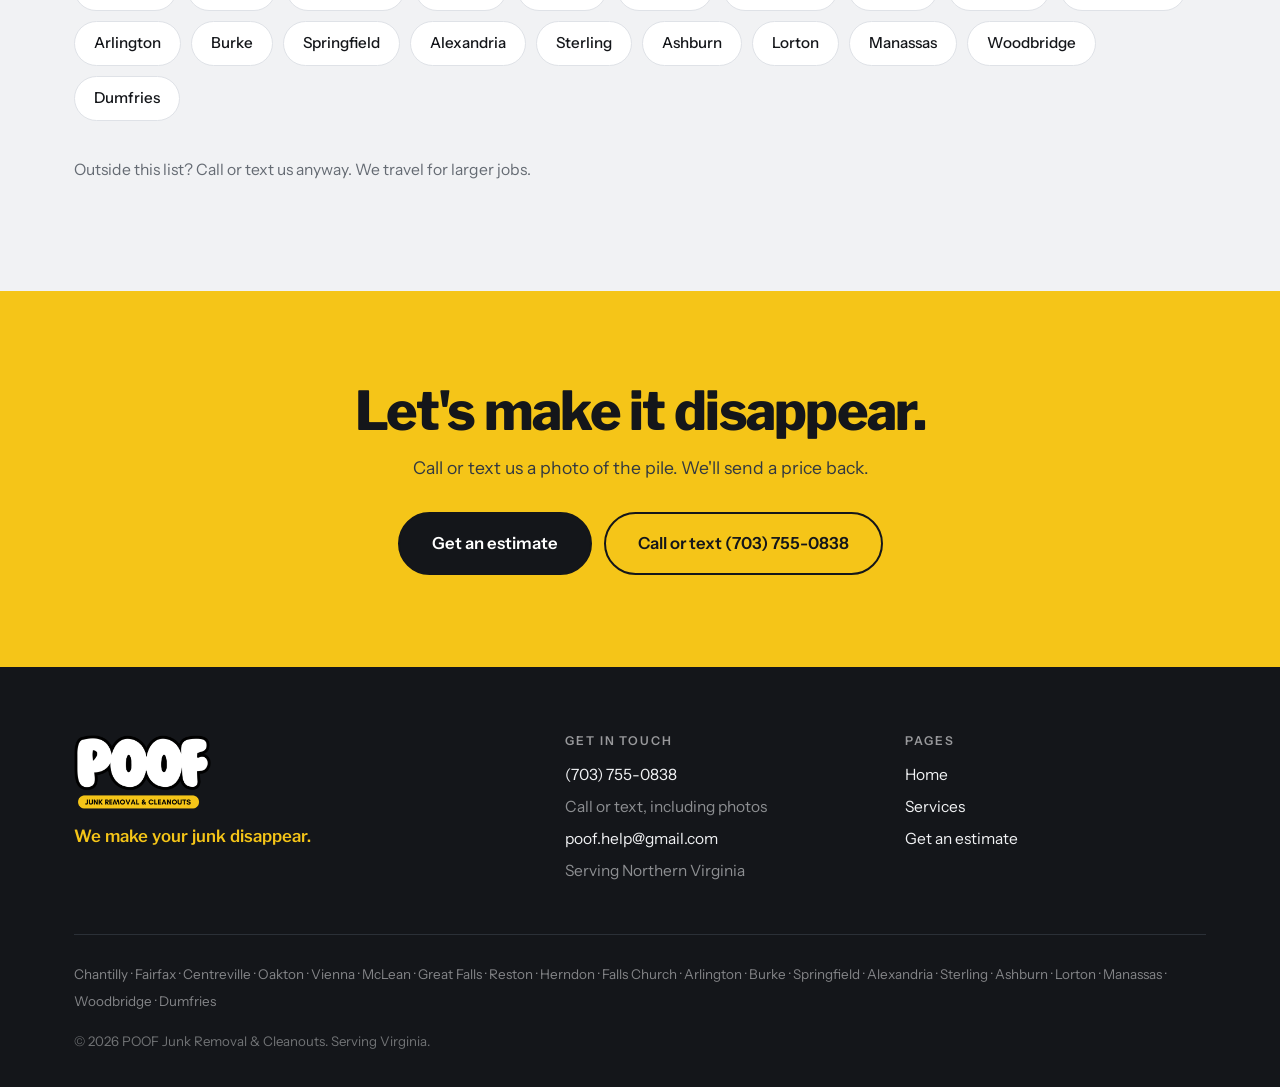
==== commit 625526a6: "Add real phone number and email, remove placeholders" ====
--- a/index.html
+++ b/index.html
@@ -8,19 +8,19 @@
 <link rel="preconnect" href="https://fonts.googleapis.com">
 <link rel="preconnect" href="https://fonts.gstatic.com" crossorigin>
 <link href="https://fonts.googleapis.com/css2?family=Libre+Franklin:wght@600;700;800&family=Instrument+Sans:wght@400;500;600&display=swap" rel="stylesheet">
-<link rel="stylesheet" href="style.css?v=1785524489">
+<link rel="stylesheet" href="style.css?v=1785941246">
 </head>
 <body>
 <a class="skip" href="#main">Skip to content</a>
 <header class="nav">
   <div class="wrap nav__in">
-    <a class="nav__logo" href="index.html"><img class="logo logo--nav" src="assets/logo-nav-lockup.png?v=1785524489" alt="POOF Junk Removal & Cleanouts" width="1031" height="560"></a>
+    <a class="nav__logo" href="index.html"><img class="logo logo--nav" src="assets/logo-nav-lockup.png?v=1785941246" alt="POOF Junk Removal & Cleanouts" width="1031" height="560"></a>
     <nav aria-label="Main">
       <a href="index.html#services">Services</a>
       <a href="index.html#area">Service area</a>
       <a href="estimate.html">Get an estimate</a>
     </nav>
-    <a class="btn btn--sm nav__call" href="tel:+10000000000"><span class="nav__call-label">Call or text</span> (000) 000-0000</a>
+    <a class="btn btn--sm nav__call" href="tel:+17037550838"><span class="nav__call-label">Call or text</span> (703) 755-0838</a>
   </div>
 </header>
 
@@ -37,7 +37,7 @@
         </p>
         <div class="hero__cta">
           <a class="btn btn--lg" href="estimate.html">Get an estimate</a>
-          <a class="btn btn--ghost btn--lg" href="tel:+10000000000">Call or text (000) 000-0000</a>
+          <a class="btn btn--ghost btn--lg" href="tel:+17037550838">Call or text (703) 755-0838</a>
         </div>
         <p class="hero__text-note">
           Faster still: text photos of the pile to that same number and we'll
@@ -196,7 +196,7 @@
       <p>Call or text us a photo of the pile. We'll send a price back.</p>
       <div class="cta__btns">
         <a class="btn btn--dark btn--lg" href="estimate.html">Get an estimate</a>
-        <a class="btn btn--ghost-dark btn--lg" href="tel:+10000000000">Call or text (000) 000-0000</a>
+        <a class="btn btn--ghost-dark btn--lg" href="tel:+17037550838">Call or text (703) 755-0838</a>
       </div>
     </div>
   </section>
@@ -206,14 +206,14 @@
   <div class="wrap">
     <div class="foot__top">
       <div class="foot__brand">
-        <img class="logo logo--foot" src="assets/logo-lockup.png?v=1785524489" alt="POOF Junk Removal & Cleanouts" width="963" height="520">
+        <img class="logo logo--foot" src="assets/logo-lockup.png?v=1785941246" alt="POOF Junk Removal & Cleanouts" width="963" height="520">
         <p class="foot__tag">We make your junk disappear.</p>
       </div>
       <div class="foot__col">
         <h3>Get in touch</h3>
-        <p><a href="tel:+10000000000">(000) 000-0000</a></p>
+        <p><a href="tel:+17037550838">(703) 755-0838</a></p>
         <p class="muted">Call or text, including photos</p>
-        <p><a href="mailto:hello@example.com">hello@example.com</a></p>
+        <p><a href="mailto:poof.help@gmail.com">poof.help@gmail.com</a></p>
         <p class="muted">Serving Northern Virginia</p>
       </div>
       <div class="foot__col">
@@ -227,6 +227,6 @@
     <p class="foot__legal">&copy; 2026 POOF Junk Removal & Cleanouts. Serving Virginia.</p>
   </div>
 </footer>
-<script src="app.js?v=1785524489"></script>
+<script src="app.js?v=1785941246"></script>
 </body>
 </html>
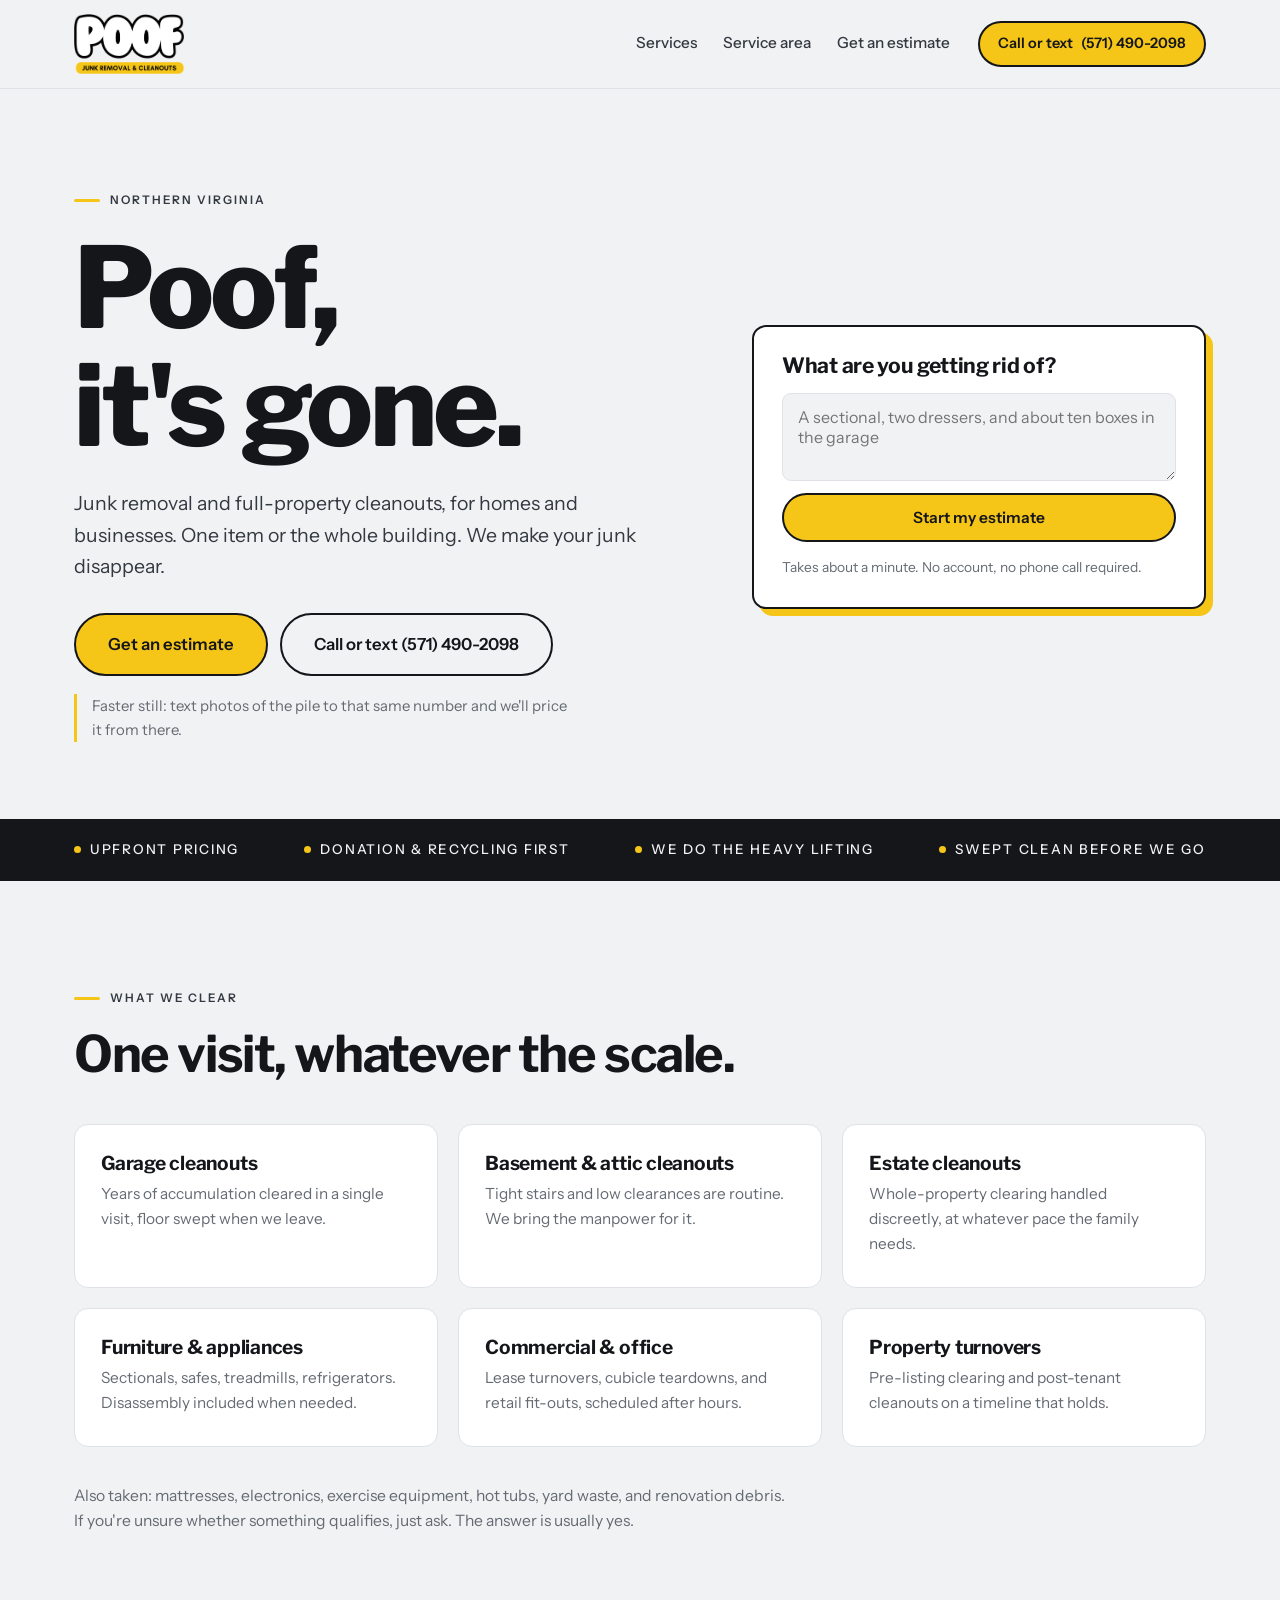
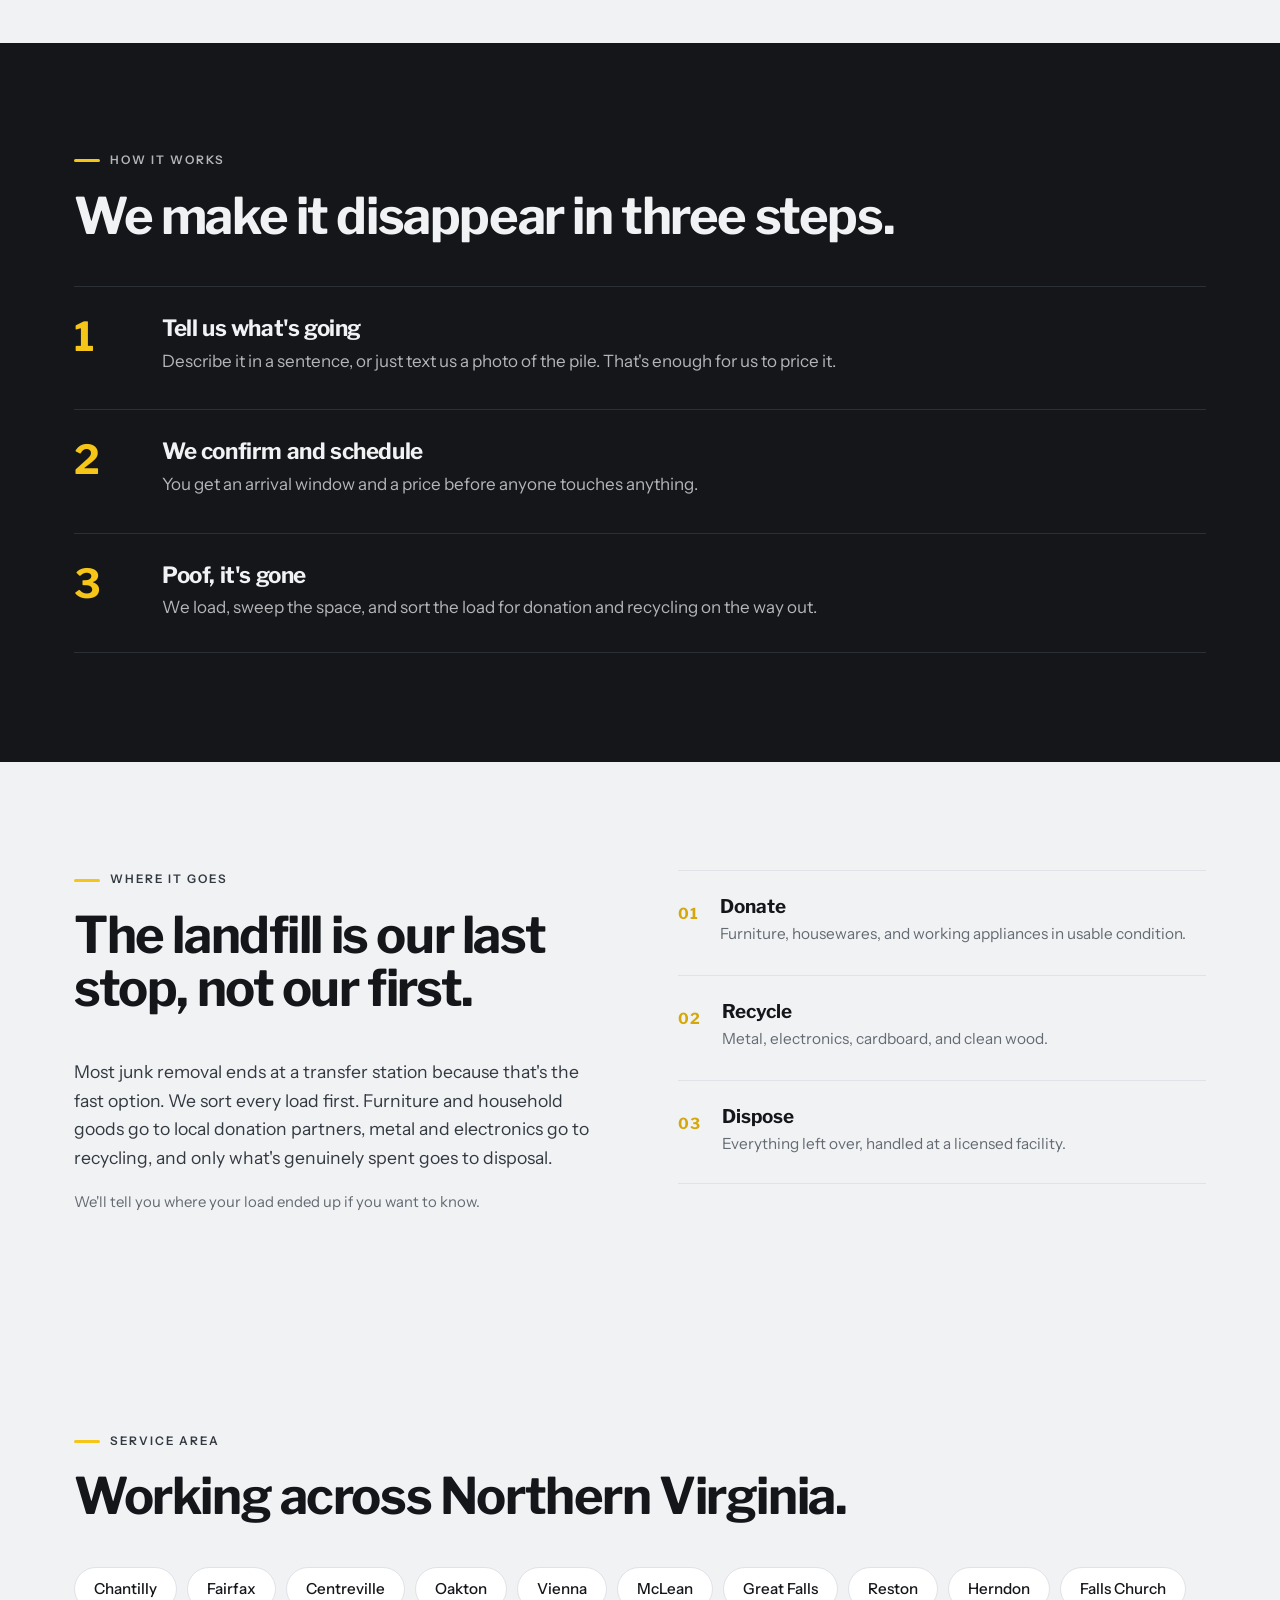
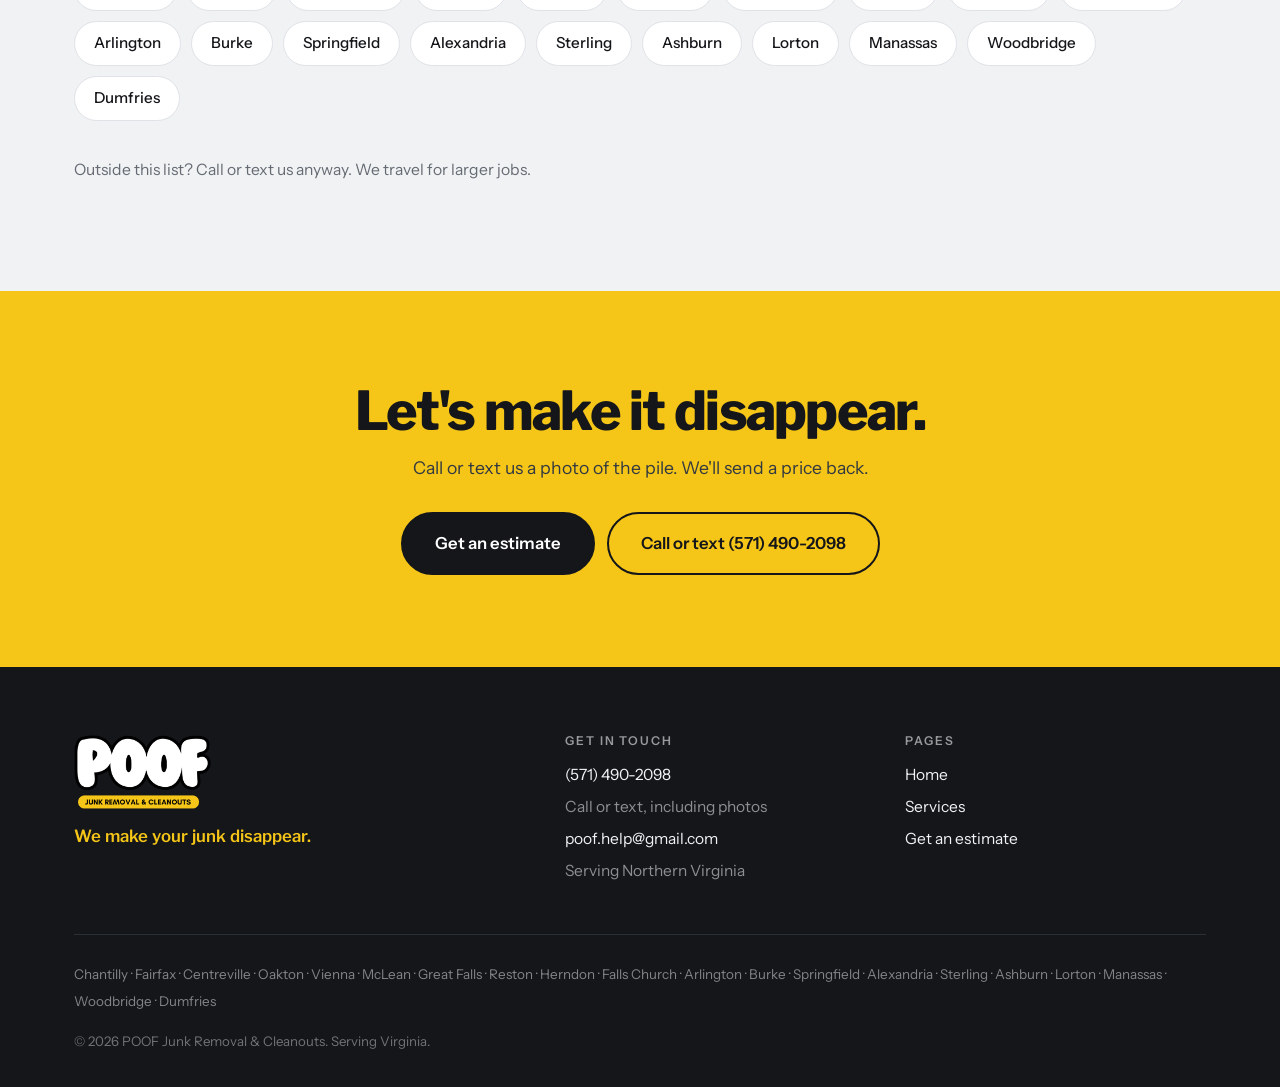
==== commit 15a63be8: "Update phone number to (571) 490-2098" ====
--- a/index.html
+++ b/index.html
@@ -8,19 +8,19 @@
 <link rel="preconnect" href="https://fonts.googleapis.com">
 <link rel="preconnect" href="https://fonts.gstatic.com" crossorigin>
 <link href="https://fonts.googleapis.com/css2?family=Libre+Franklin:wght@600;700;800&family=Instrument+Sans:wght@400;500;600&display=swap" rel="stylesheet">
-<link rel="stylesheet" href="style.css?v=1785941246">
+<link rel="stylesheet" href="style.css?v=1785953068">
 </head>
 <body>
 <a class="skip" href="#main">Skip to content</a>
 <header class="nav">
   <div class="wrap nav__in">
-    <a class="nav__logo" href="index.html"><img class="logo logo--nav" src="assets/logo-nav-lockup.png?v=1785941246" alt="POOF Junk Removal & Cleanouts" width="1031" height="560"></a>
+    <a class="nav__logo" href="index.html"><img class="logo logo--nav" src="assets/logo-nav-lockup.png?v=1785953068" alt="POOF Junk Removal & Cleanouts" width="1031" height="560"></a>
     <nav aria-label="Main">
       <a href="index.html#services">Services</a>
       <a href="index.html#area">Service area</a>
       <a href="estimate.html">Get an estimate</a>
     </nav>
-    <a class="btn btn--sm nav__call" href="tel:+17037550838"><span class="nav__call-label">Call or text</span> (703) 755-0838</a>
+    <a class="btn btn--sm nav__call" href="tel:+15714902098"><span class="nav__call-label">Call or text</span> (571) 490-2098</a>
   </div>
 </header>
 
@@ -37,7 +37,7 @@
         </p>
         <div class="hero__cta">
           <a class="btn btn--lg" href="estimate.html">Get an estimate</a>
-          <a class="btn btn--ghost btn--lg" href="tel:+17037550838">Call or text (703) 755-0838</a>
+          <a class="btn btn--ghost btn--lg" href="tel:+15714902098">Call or text (571) 490-2098</a>
         </div>
         <p class="hero__text-note">
           Faster still: text photos of the pile to that same number and we'll
@@ -196,7 +196,7 @@
       <p>Call or text us a photo of the pile. We'll send a price back.</p>
       <div class="cta__btns">
         <a class="btn btn--dark btn--lg" href="estimate.html">Get an estimate</a>
-        <a class="btn btn--ghost-dark btn--lg" href="tel:+17037550838">Call or text (703) 755-0838</a>
+        <a class="btn btn--ghost-dark btn--lg" href="tel:+15714902098">Call or text (571) 490-2098</a>
       </div>
     </div>
   </section>
@@ -206,12 +206,12 @@
   <div class="wrap">
     <div class="foot__top">
       <div class="foot__brand">
-        <img class="logo logo--foot" src="assets/logo-lockup.png?v=1785941246" alt="POOF Junk Removal & Cleanouts" width="963" height="520">
+        <img class="logo logo--foot" src="assets/logo-lockup.png?v=1785953068" alt="POOF Junk Removal & Cleanouts" width="963" height="520">
         <p class="foot__tag">We make your junk disappear.</p>
       </div>
       <div class="foot__col">
         <h3>Get in touch</h3>
-        <p><a href="tel:+17037550838">(703) 755-0838</a></p>
+        <p><a href="tel:+15714902098">(571) 490-2098</a></p>
         <p class="muted">Call or text, including photos</p>
         <p><a href="mailto:poof.help@gmail.com">poof.help@gmail.com</a></p>
         <p class="muted">Serving Northern Virginia</p>
@@ -227,6 +227,6 @@
     <p class="foot__legal">&copy; 2026 POOF Junk Removal & Cleanouts. Serving Virginia.</p>
   </div>
 </footer>
-<script src="app.js?v=1785941246"></script>
+<script src="app.js?v=1785953068"></script>
 </body>
 </html>
